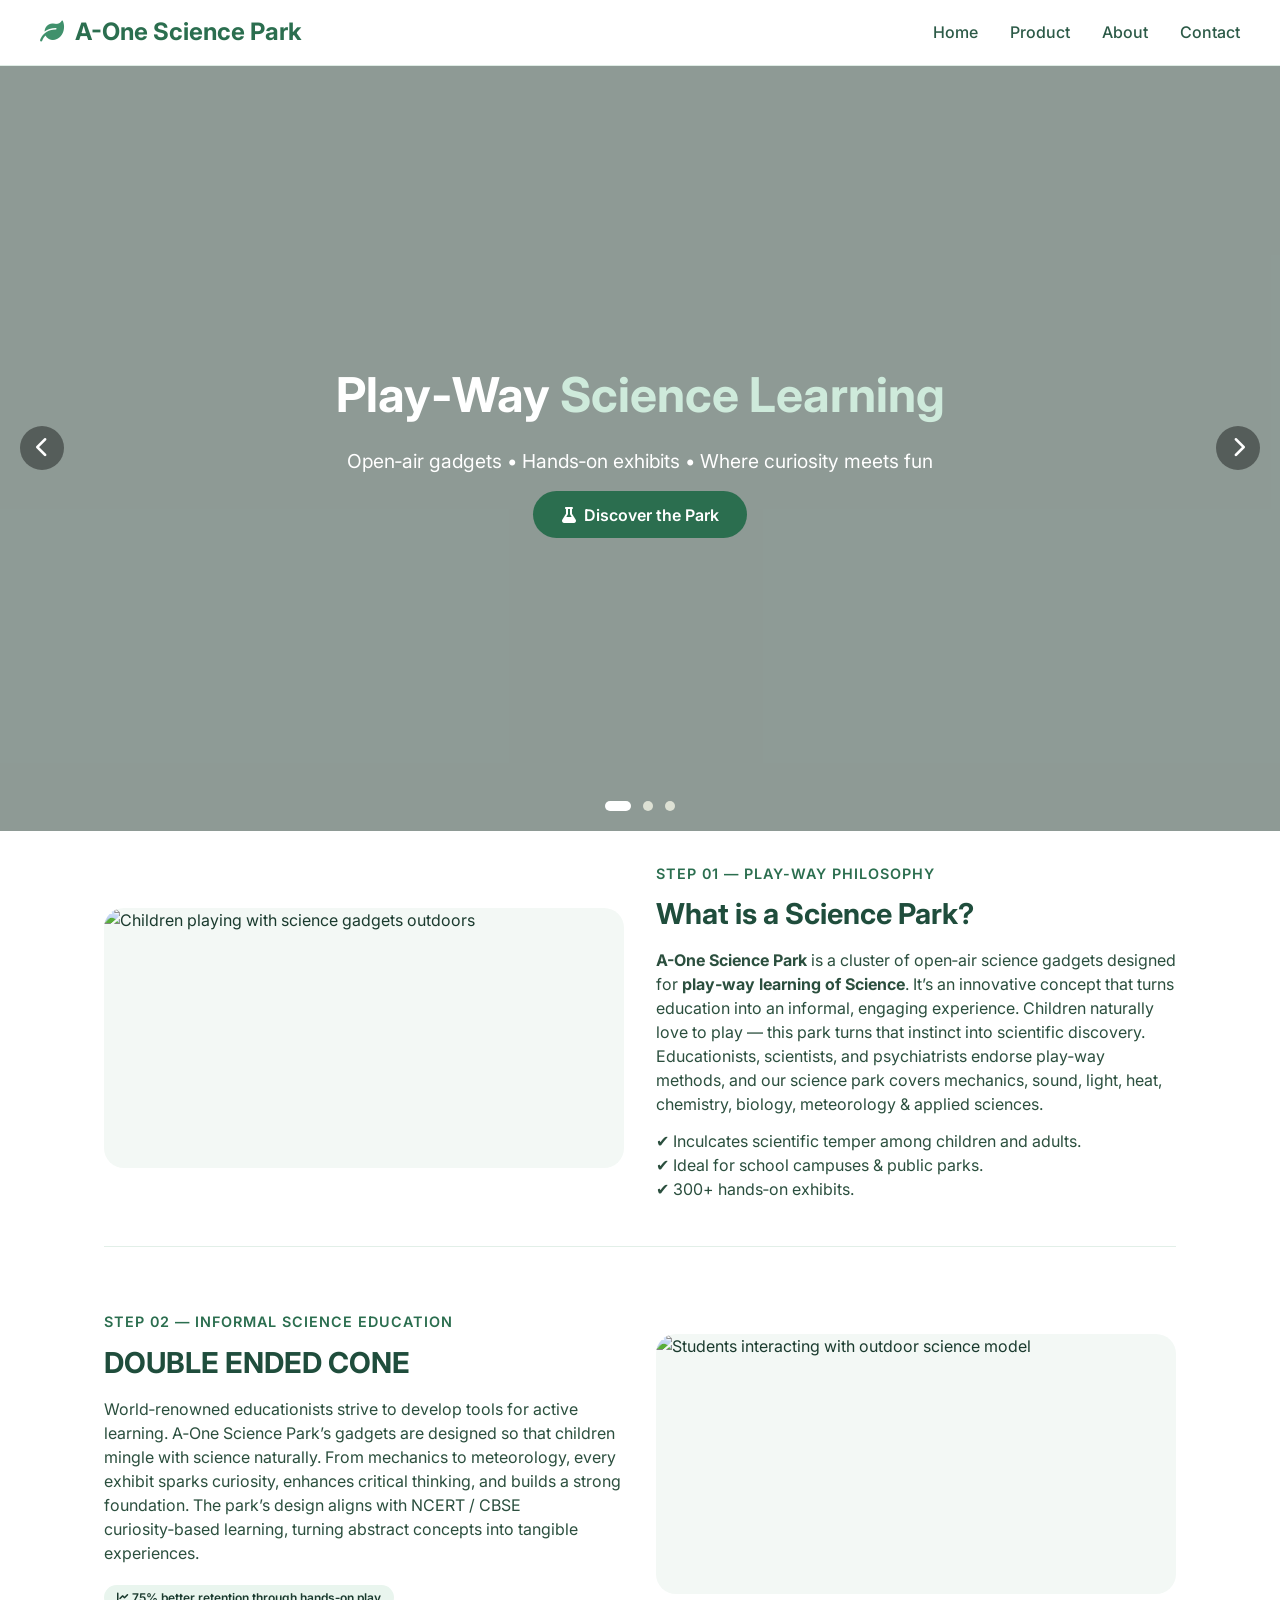
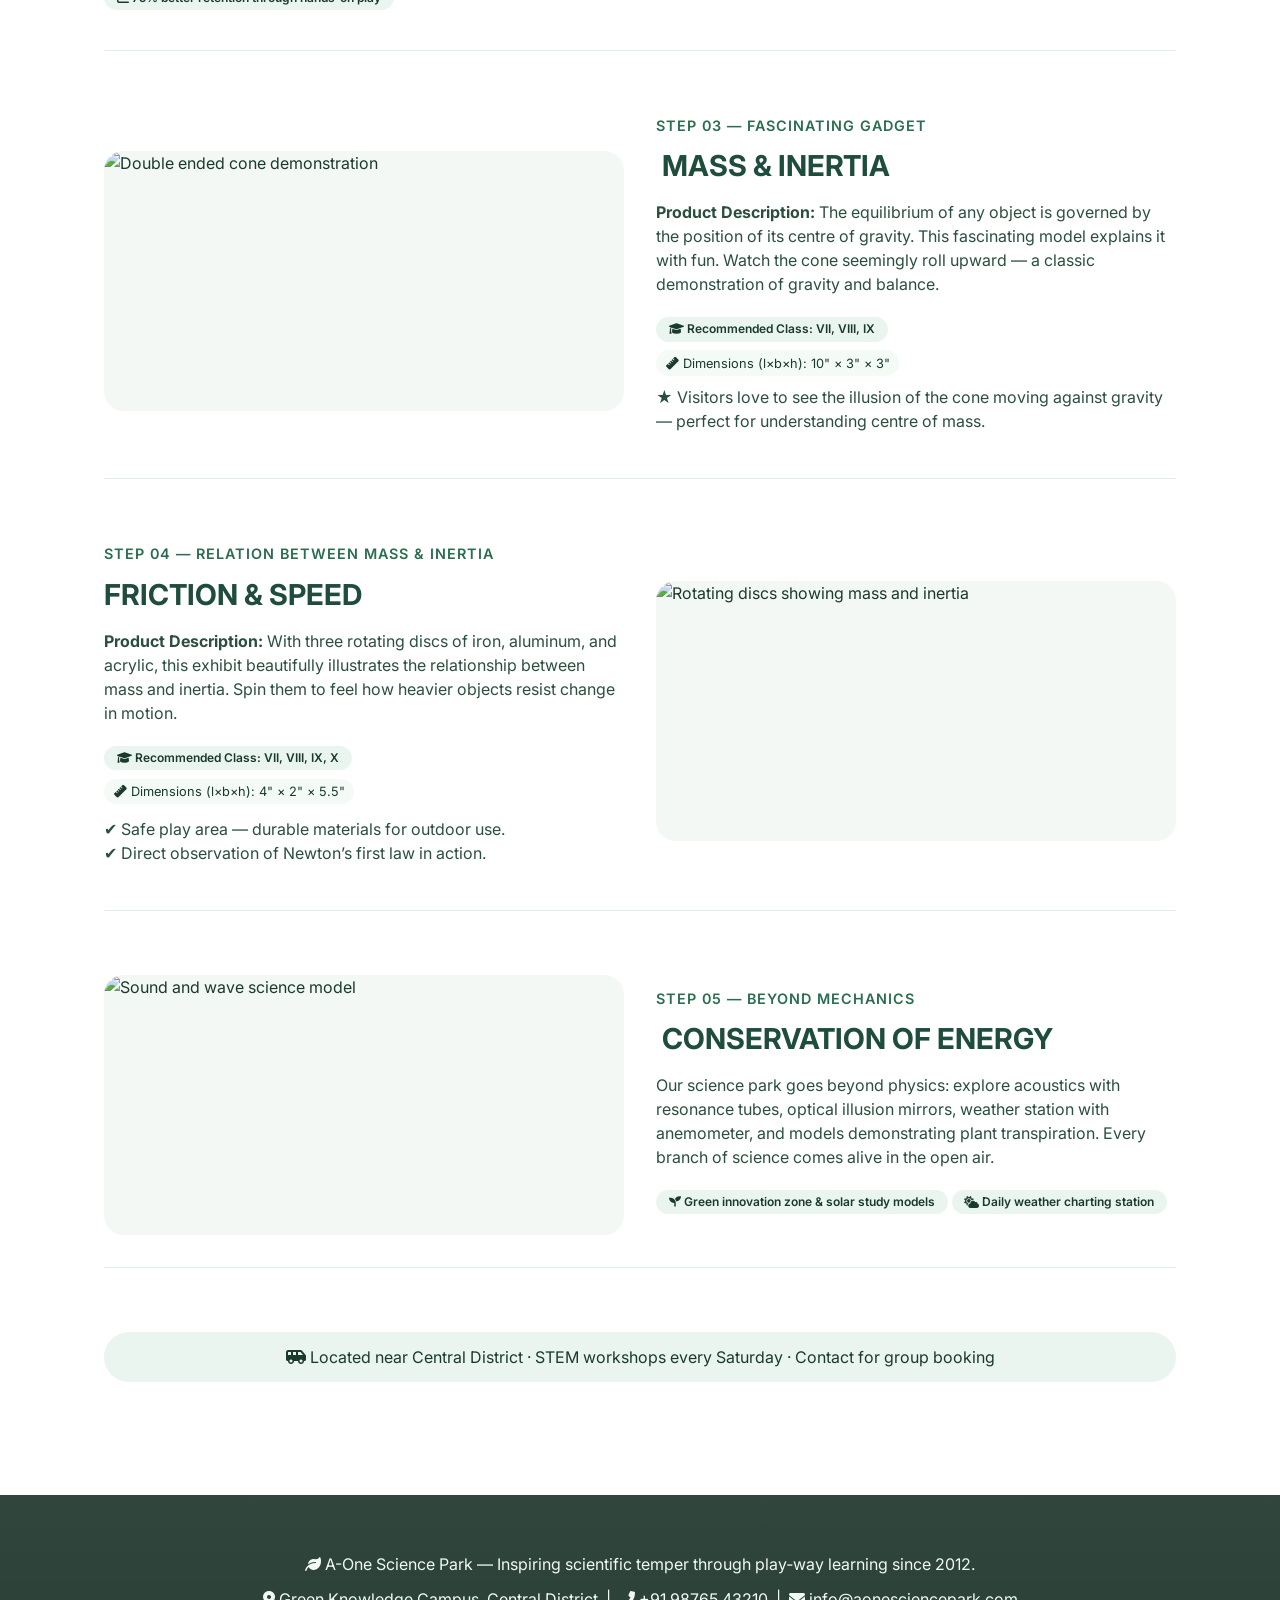
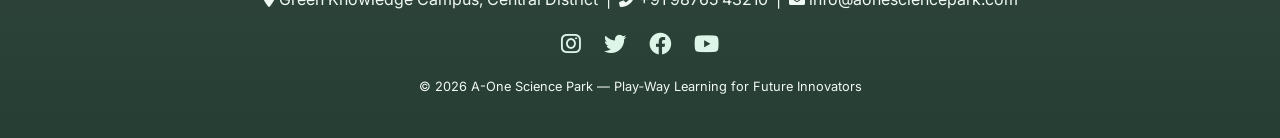
==== index.html @ 29d29561 "update" ====
<!DOCTYPE html>
<html lang="en">
<head>
  <meta charset="UTF-8">
  <meta name="viewport" content="width=device-width, initial-scale=1.0, user-scalable=yes">
  <title>A-One Science Park | Step‑by‑Step Science Learning</title>
  <!-- Google Fonts + Font Awesome -->
  <link href="https://fonts.googleapis.com/css2?family=Inter:opsz,wght@14..32,300;14..32,400;14..32,500;14..32,600;14..32,700&display=swap" rel="stylesheet">
  <link rel="stylesheet" href="https://cdnjs.cloudflare.com/ajax/libs/font-awesome/6.0.0-beta3/css/all.min.css">
  <style>
    * {
      margin: 0;
      padding: 0;
      box-sizing: border-box;
    }

    body {
      font-family: 'Inter', system-ui, -apple-system, sans-serif;
      background: #FFFFFF;
      color: #1A3A2E;
      scroll-behavior: smooth;
      line-height: 1.5;
    }

    /* minimal green/white theme */
    :root {
      --green-deep: #2B6E4F;
      --green-soft: #40916C;
      --green-light: #E9F5EE;
      --gray-light: #F7F9F8;
    }

    /* navigation */
    .navbar {
      position: sticky;
      top: 0;
      background: rgba(255, 255, 255, 0.97);
      backdrop-filter: blur(6px);
      border-bottom: 1px solid #DFECE5;
      padding: 0.9rem 2rem;
      z-index: 100;
    }
    .nav-container {
      max-width: 1200px;
      margin: 0 auto;
      display: flex;
      justify-content: space-between;
      align-items: center;
      flex-wrap: wrap;
    }
    .logo {
      font-size: 1.5rem;
      font-weight: 700;
      color: #2B6E4F;
    }
    .logo i {
      color: #40916C;
      margin-right: 6px;
    }
    .nav-links {
      display: flex;
      gap: 2rem;
      list-style: none;
    }
    .nav-links a {
      text-decoration: none;
      font-weight: 500;
      color: #2C5A47;
      transition: 0.2s;
    }
    .nav-links a:hover { color: #2B6E4F; }

    /* fullscreen hero carousel */
    .hero-carousel {
      position: relative;
      height: 85vh;
      min-height: 500px;
      width: 100%;
      overflow: hidden;
    }
    .hero-slides {
      position: relative;
      width: 100%;
      height: 100%;
    }
    .hero-slide {
      position: absolute;
      top: 0;
      left: 0;
      width: 100%;
      height: 100%;
      opacity: 0;
      transition: opacity 1s ease;
      background-size: cover;
      background-position: center;
      display: flex;
      align-items: center;
      justify-content: center;
    }
    .hero-slide.active { opacity: 1; z-index: 2; }
    .hero-overlay {
      position: absolute;
      top: 0;
      left: 0;
      width: 100%;
      height: 100%;
      background: rgba(30, 55, 45, 0.5);
      z-index: 1;
    }
    .hero-content {
      position: relative;
      z-index: 3;
      text-align: center;
      color: white;
      max-width: 800px;
      padding: 1.5rem;
    }
    .hero-content h1 {
      font-size: 3rem;
      font-weight: 700;
    }
    .hero-content p {
      font-size: 1.2rem;
      margin: 1rem 0;
    }
    .hero-btn {
      background: #2B6E4F;
      color: white;
      padding: 0.7rem 1.8rem;
      border-radius: 40px;
      text-decoration: none;
      font-weight: 600;
      display: inline-flex;
      align-items: center;
      gap: 8px;
      transition: 0.2s;
    }
    .hero-btn:hover { background: #1F5A40; transform: translateY(-2px); }
    .hero-arrow {
      position: absolute;
      top: 50%;
      transform: translateY(-50%);
      background: rgba(0,0,0,0.4);
      border: none;
      width: 44px;
      height: 44px;
      border-radius: 60px;
      color: white;
      font-size: 1.3rem;
      cursor: pointer;
      z-index: 20;
    }
    .hero-arrow:hover { background: #2B6E4F; }
    .hero-prev { left: 20px; }
    .hero-next { right: 20px; }
    .hero-dots {
      position: absolute;
      bottom: 20px;
      left: 0;
      width: 100%;
      display: flex;
      justify-content: center;
      gap: 12px;
      z-index: 20;
    }
    .hero-dot {
      width: 10px;
      height: 10px;
      background: rgba(255,255,240,0.7);
      border-radius: 20px;
      cursor: pointer;
    }
    .hero-dot.active {
      background: white;
      width: 26px;
    }

    /* main container */
    .container {
      max-width: 1120px;
      margin: 0 auto;
      padding: 2rem 1.5rem;
    }

    /* step by step sections */
    .step-item {
      display: flex;
      flex-wrap: wrap;
      gap: 2rem;
      align-items: center;
      margin-bottom: 4rem;
      border-bottom: 1px solid #E2EFE8;
      padding-bottom: 2rem;
    }
    .step-item:last-child {
      border-bottom: none;
      margin-bottom: 0;
    }
    .step-image {
      flex: 1;
      min-width: 240px;
    }
    .step-image img {
      width: 100%;
      border-radius: 20px;
      display: block;
      object-fit: cover;
      height: 260px;
      background: #F3F8F5;
    }
    .step-text {
      flex: 1;
    }
    .step-number {
      font-size: 0.9rem;
      font-weight: 600;
      color: #2B6E4F;
      letter-spacing: 1px;
      margin-bottom: 0.5rem;
    }
    .step-text h3 {
      font-size: 1.8rem;
      font-weight: 700;
      color: #1F4D3C;
      margin-bottom: 0.5rem;
    }
    .step-text p {
      margin: 0.8rem 0;
      color: #2B4F3E;
    }
    .gadget-meta {
      display: inline-block;
      background: #E9F5EE;
      padding: 0.2rem 0.8rem;
      border-radius: 30px;
      font-size: 0.75rem;
      font-weight: 600;
      margin: 0.5rem 0;
    }
    .dimension {
      background: #F4FBF7;
      padding: 0.2rem 0.6rem;
      border-radius: 20px;
      font-size: 0.8rem;
      display: inline-block;
    }
   
    /* FOOTER WITH FULL-WIDTH BACKGROUND IMAGE */
    .footer {
      position: relative;
      background: linear-gradient(rgba(20, 45, 35, 0.88), rgba(20, 45, 35, 0.92)), 
                  url('https://images.pexels.com/photos/2387873/pexels-photo-2387873.jpeg?auto=compress&cs=tinysrgb&w=1600');
      background-size: cover;
      background-position: center 40%;
      background-repeat: no-repeat;
      background-attachment: scroll;
      color: #F1F9F4;
      padding: 3rem 1.5rem 2rem;
      margin-top: 3rem;
      text-align: center;
      width: 100%;
      border-top: 1px solid rgba(255,245,200,0.25);
    }
    .footer-container {
      max-width: 1120px;
      margin: 0 auto;
      position: relative;
      z-index: 2;
    }
    .footer a {
      color: #DCF5E8;
      text-decoration: none;
      margin: 0 0.5rem;
      transition: 0.2s;
    }
    .footer a:hover {
      color: #FFFFFF;
      text-decoration: underline;
    }
    .footer p {
      margin: 0.6rem 0;
    }
    .footer .social-icons {
      margin: 1rem 0;
    }
    .footer .social-icons a {
      font-size: 1.4rem;
      margin: 0 0.6rem;
    }

    @media (max-width: 750px) {
      .hero-content h1 { font-size: 2rem; }
      .step-text h3 { font-size: 1.5rem; }
      .step-item { flex-direction: column; }
      .step-image { order: 1; }
      .step-text { order: 2; }
    }
  </style>
</head>
<body>

<nav class="navbar">
  <div class="nav-container">
    <div class="logo"><i class="fas fa-leaf"></i> A-One Science Park</div>
    <ul class="nav-links">
      <li><a href="#home">Home</a></li>
      <li><a href="#Product">Product</a></li>
      <li><a href="#About">About</a></li>
      <li><a href="#Contact">Contact</a></li>
    </ul>
  </div>
</nav>

<!-- FULLSCREEN HERO CAROUSEL -->
<section id="home" class="hero-carousel">
  <div class="hero-slides" id="heroSlides">
    <div class="hero-slide active" style="background-image: url('https://www.re-thinkingthefuture.com/wp-content/uploads/2026/01/A14713-Science-Park-Nerul-Navi-Mumbai-Image-1.jpg?w=999');">
      <div class="hero-overlay"></div>
      <div class="hero-content">
        <h1>Play‑Way <span style="color:#CEEADB;">Science Learning</span></h1>
        <p>Open‑air gadgets • Hands‑on exhibits • Where curiosity meets fun</p>
        <a href="#step1" class="hero-btn"><i class="fas fa-flask"></i> Discover the Park</a>
      </div>
    </div>
    <div class="hero-slide" style="background-image: url('https://airial.travel/_next/image?url=https%3A%2F%2Fcoinventmediastorage.blob.core.windows.net%2Fmedia-storage-container%2Fgphoto_ChIJ-R-hcq6cXjkRl5GhwHE69WE_0.jpg&w=2048&q=75');">
      <div class="hero-overlay"></div>
      <div class="hero-content">
        <h1>Learn <span style="color:#CEEADB;">While Playing</span></h1>
        <p>Mechanics • Sound • Light • Biology • Meteorology — all in one campus</p>
        <a href="#gadgets" class="hero-btn"><i class="fas fa-microchip"></i> Explore Gadgets</a>
      </div>
    </div>
    <div class="hero-slide" style="background-image: url('https://upload.wikimedia.org/wikipedia/commons/0/03/Science_City_Kolkata_4643.JPG');">
      <div class="hero-overlay"></div>
      <div class="hero-content">
        <h1>Centre of Gravity • <span style="color:#CEEADB;">Mass & Inertia</span></h1>
        <p>100+ interactive models that make science unforgettable</p>
        <a href="#hours" class="hero-btn"><i class="far fa-clock"></i> Plan your visit</a>
      </div>
    </div>
  </div>
  <button class="hero-arrow hero-prev" id="heroPrev"><i class="fas fa-chevron-left"></i></button>
  <button class="hero-arrow hero-next" id="heroNext"><i class="fas fa-chevron-right"></i></button>
  <div class="hero-dots" id="heroDots"></div>
</section>

<main class="container">
  <!-- STEP 1: What is a Science Park? -->
  <div id="step1" class="step-item">
    <div class="step-image">
      <img src="https://encrypted-tbn0.gstatic.com/images?q=tbn:ANd9GcTgkc1Oze4DjFQDifbbEZP_KDh8_yndpzpi9w&s" alt="Children playing with science gadgets outdoors">
    </div>
    <div class="step-text">
      <div class="step-number">STEP 01 — PLAY-WAY PHILOSOPHY</div>
      <h3>What is a Science Park?</h3>
      <p><strong>A-One Science Park</strong> is a cluster of open‑air science gadgets designed for <strong>play‑way learning of Science</strong>. It’s an innovative concept that turns education into an informal, engaging experience. Children naturally love to play — this park turns that instinct into scientific discovery. Educationists, scientists, and psychiatrists endorse play‑way methods, and our science park covers mechanics, sound, light, heat, chemistry, biology, meteorology & applied sciences.</p>
      <p>✔ Inculcates scientific temper among children and adults.<br>✔ Ideal for school campuses & public parks.<br>✔ 300+ hands‑on exhibits.</p>
    </div>
  </div>

  <!-- STEP 2: Why Play-Way? -->
  <div class="step-item">
    <div class="step-text">
      <div class="step-number">STEP 02 — INFORMAL SCIENCE EDUCATION</div>
      <h3>DOUBLE ENDED CONE</h3>
      <p>World‑renowned educationists strive to develop tools for active learning. A‑One Science Park’s gadgets are designed so that children mingle with science naturally. From mechanics to meteorology, every exhibit sparks curiosity, enhances critical thinking, and builds a strong foundation. The park’s design aligns with NCERT / CBSE curiosity‑based learning, turning abstract concepts into tangible experiences.</p>
      <div class="gadget-meta"><i class="fas fa-chart-line"></i> 75% better retention through hands‑on play</div>
    </div>
    <div class="step-image">
      <img src="https://encrypted-tbn0.gstatic.com/images?q=tbn:ANd9GcQzyxGR33-XoX-j0AA1_y1yIYKgjO9Sh3_T6A&s" alt="Students interacting with outdoor science model">
    </div>
  </div>

  <!-- STEP 3: Double Ended Cone -->
  <div id="gadgets" class="step-item">
    <div class="step-image">
      <img src="https://cpimg.tistatic.com/1927716/b/6/scientific-park-equipments-park-gear-belt-chain-drive.jpg" alt="Double ended cone demonstration">
    </div>
    <div class="step-text">
      <div class="step-number">STEP 03 — FASCINATING GADGET</div>
      <h3> MASS & INERTIA </h3>
      <p><strong>Product Description:</strong> The equilibrium of any object is governed by the position of its centre of gravity. This fascinating model explains it with fun. Watch the cone seemingly roll upward — a classic demonstration of gravity and balance.</p>
      <div class="gadget-meta"><i class="fas fa-graduation-cap"></i> Recommended Class: VII, VIII, IX</div>
      <div><span class="dimension"><i class="fas fa-ruler"></i> Dimensions (l×b×h): 10" × 3" × 3"</span></div>
      <p style="margin-top: 0.6rem;">★ Visitors love to see the illusion of the cone moving against gravity — perfect for understanding centre of mass.</p>
    </div>
  </div>

  <!-- STEP 4: Mass & Inertia -->
  <div class="step-item">
    <div class="step-text">
      <div class="step-number">STEP 04 — RELATION BETWEEN MASS & INERTIA</div>
      <h3>FRICTION & SPEED</h3>
      <p><strong>Product Description:</strong> With three rotating discs of iron, aluminum, and acrylic, this exhibit beautifully illustrates the relationship between mass and inertia. Spin them to feel how heavier objects resist change in motion.</p>
      <div class="gadget-meta"><i class="fas fa-graduation-cap"></i> Recommended Class: VII, VIII, IX, X</div>
      <div><span class="dimension"><i class="fas fa-ruler"></i> Dimensions (l×b×h): 4" × 2" × 5.5"</span></div>
      <p>✔ Safe play area — durable materials for outdoor use.<br>✔ Direct observation of Newton’s first law in action.</p>
    </div>
    <div class="step-image">
      <img src="https://cpimg.tistatic.com/7661941/b/4/multi-play-station-system.jpg" alt="Rotating discs showing mass and inertia">
    </div>
  </div>

  <!-- STEP 5: Beyond Mechanics -->
  <div class="step-item">
    <div class="step-image">
      <img src="https://cpimg.tistatic.com/04552420/b/4/Science-Park-Models-Know-Your-Weight.jpg" alt="Sound and wave science model">
    </div>
    <div class="step-text">
      <div class="step-number">STEP 05 — BEYOND MECHANICS</div>
      <h3> CONSERVATION OF ENERGY
</h3>
      <p>Our science park goes beyond physics: explore acoustics with resonance tubes, optical illusion mirrors, weather station with anemometer, and models demonstrating plant transpiration. Every branch of science comes alive in the open air.</p>
      <div class="gadget-meta"><i class="fas fa-seedling"></i> Green innovation zone & solar study models</div>
      <div class="gadget-meta"><i class="fas fa-cloud-sun"></i> Daily weather charting station</div>
    </div>
  </div>

  

  <div style="background: #E9F5EE; padding: 0.8rem; border-radius: 60px; text-align: center; margin: 1rem 0 2rem;">
    <i class="fas fa-shuttle-van"></i> Located near Central District · STEM workshops every Saturday · Contact for group booking
  </div>
</main>

<!-- FOOTER WITH FULL-WIDTH NATURE BACKGROUND IMAGE (high quality) -->
<footer class="footer" id="contact">
  <div class="footer-container">
    <p><i class="fas fa-leaf"></i> A-One Science Park — Inspiring scientific temper through play‑way learning since 2012.</p>
    <p style="margin: 0.7rem 0;">
      <i class="fas fa-map-marker-alt"></i> Green Knowledge Campus, Central District &nbsp;|&nbsp; 
      <i class="fas fa-phone-alt"></i> +91 98765 43210 &nbsp;|&nbsp;
      <i class="fas fa-envelope"></i> info@aonesciencepark.com
    </p>
    <div class="social-icons">
      <a href="#"><i class="fab fa-instagram"></i></a>
      <a href="#"><i class="fab fa-twitter"></i></a>
      <a href="#"><i class="fab fa-facebook"></i></a>
      <a href="#"><i class="fab fa-youtube"></i></a>
    </div>
    <p style="margin-top: 1rem; font-size: 0.8rem;">&copy; 2026 A-One Science Park — Play‑Way Learning for Future Innovators</p>
  </div>
</footer>

<script>
  // Hero carousel
  (function() {
    const slides = document.querySelectorAll('.hero-slide');
    const prev = document.getElementById('heroPrev');
    const next = document.getElementById('heroNext');
    const dotsContainer = document.getElementById('heroDots');
    let current = 0;
    let autoTimer;
    let hover = false;
    const total = slides.length;

    function update() {
      slides.forEach((s, i) => {
        if (i === current) s.classList.add('active');
        else s.classList.remove('active');
      });
      const dots = document.querySelectorAll('.hero-dot');
      dots.forEach((d, i) => {
        if (i === current) d.classList.add('active');
        else d.classList.remove('active');
      });
    }
    function createDots() {
      dotsContainer.innerHTML = '';
      for (let i=0; i<total; i++) {
        let dot = document.createElement('div');
        dot.classList.add('hero-dot');
        if (i === current) dot.classList.add('active');
        dot.addEventListener('click', () => { current = i; update(); resetAuto(); });
        dotsContainer.appendChild(dot);
      }
    }
    function nextSlide() { current = (current+1)%total; update(); }
    function prevSlide() { current = (current-1+total)%total; update(); }
    function startAuto() { if(autoTimer) clearInterval(autoTimer); autoTimer = setInterval(() => { if(!hover) nextSlide(); }, 6000); }
    function resetAuto() { if(autoTimer) { clearInterval(autoTimer); startAuto(); } }
    function stopAuto() { if(autoTimer) { clearInterval(autoTimer); autoTimer = null; } }
    if(prev) prev.addEventListener('click', () => { prevSlide(); resetAuto(); });
    if(next) next.addEventListener('click', () => { nextSlide(); resetAuto(); });
    const heroArea = document.querySelector('.hero-carousel');
    if(heroArea) {
      heroArea.addEventListener('mouseenter', () => { hover=true; stopAuto(); });
      heroArea.addEventListener('mouseleave', () => { hover=false; startAuto(); });
    }
    createDots();
    update();
    startAuto();
  })();
</script>
</body>
</html>
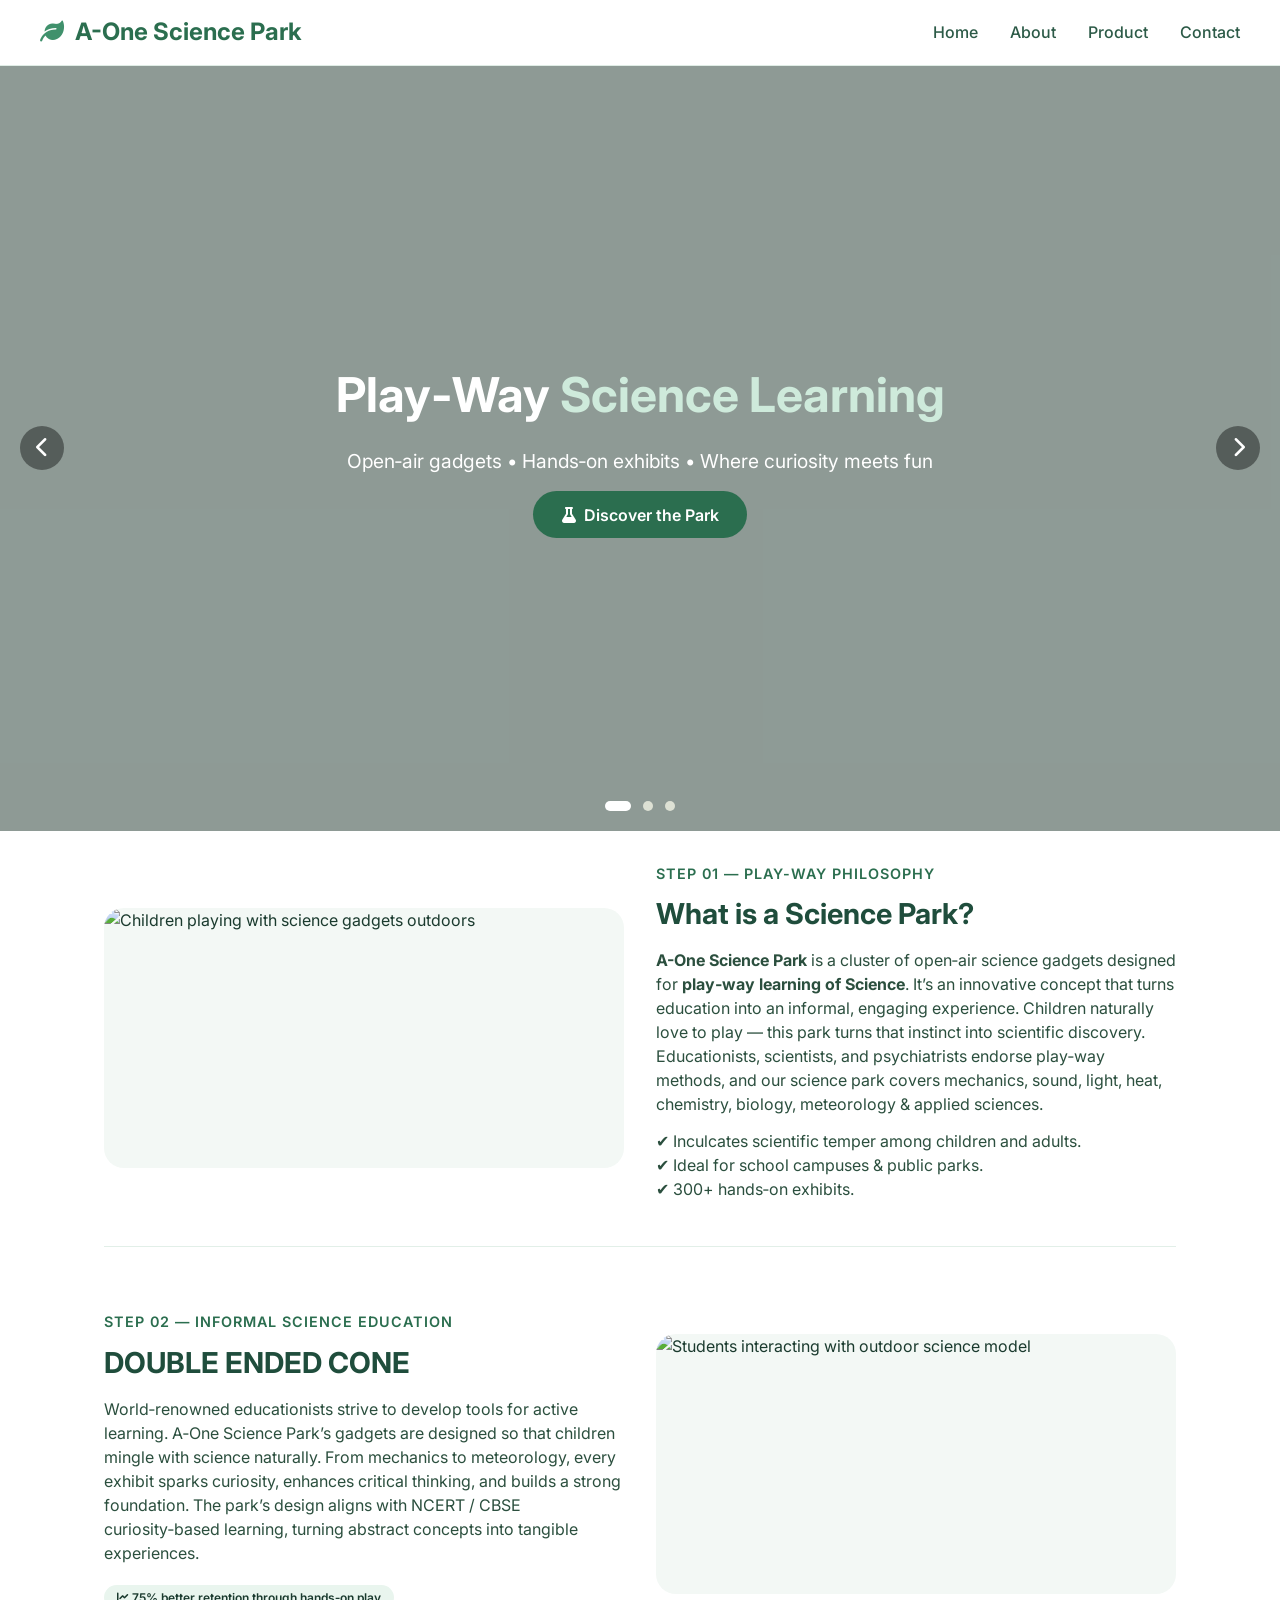
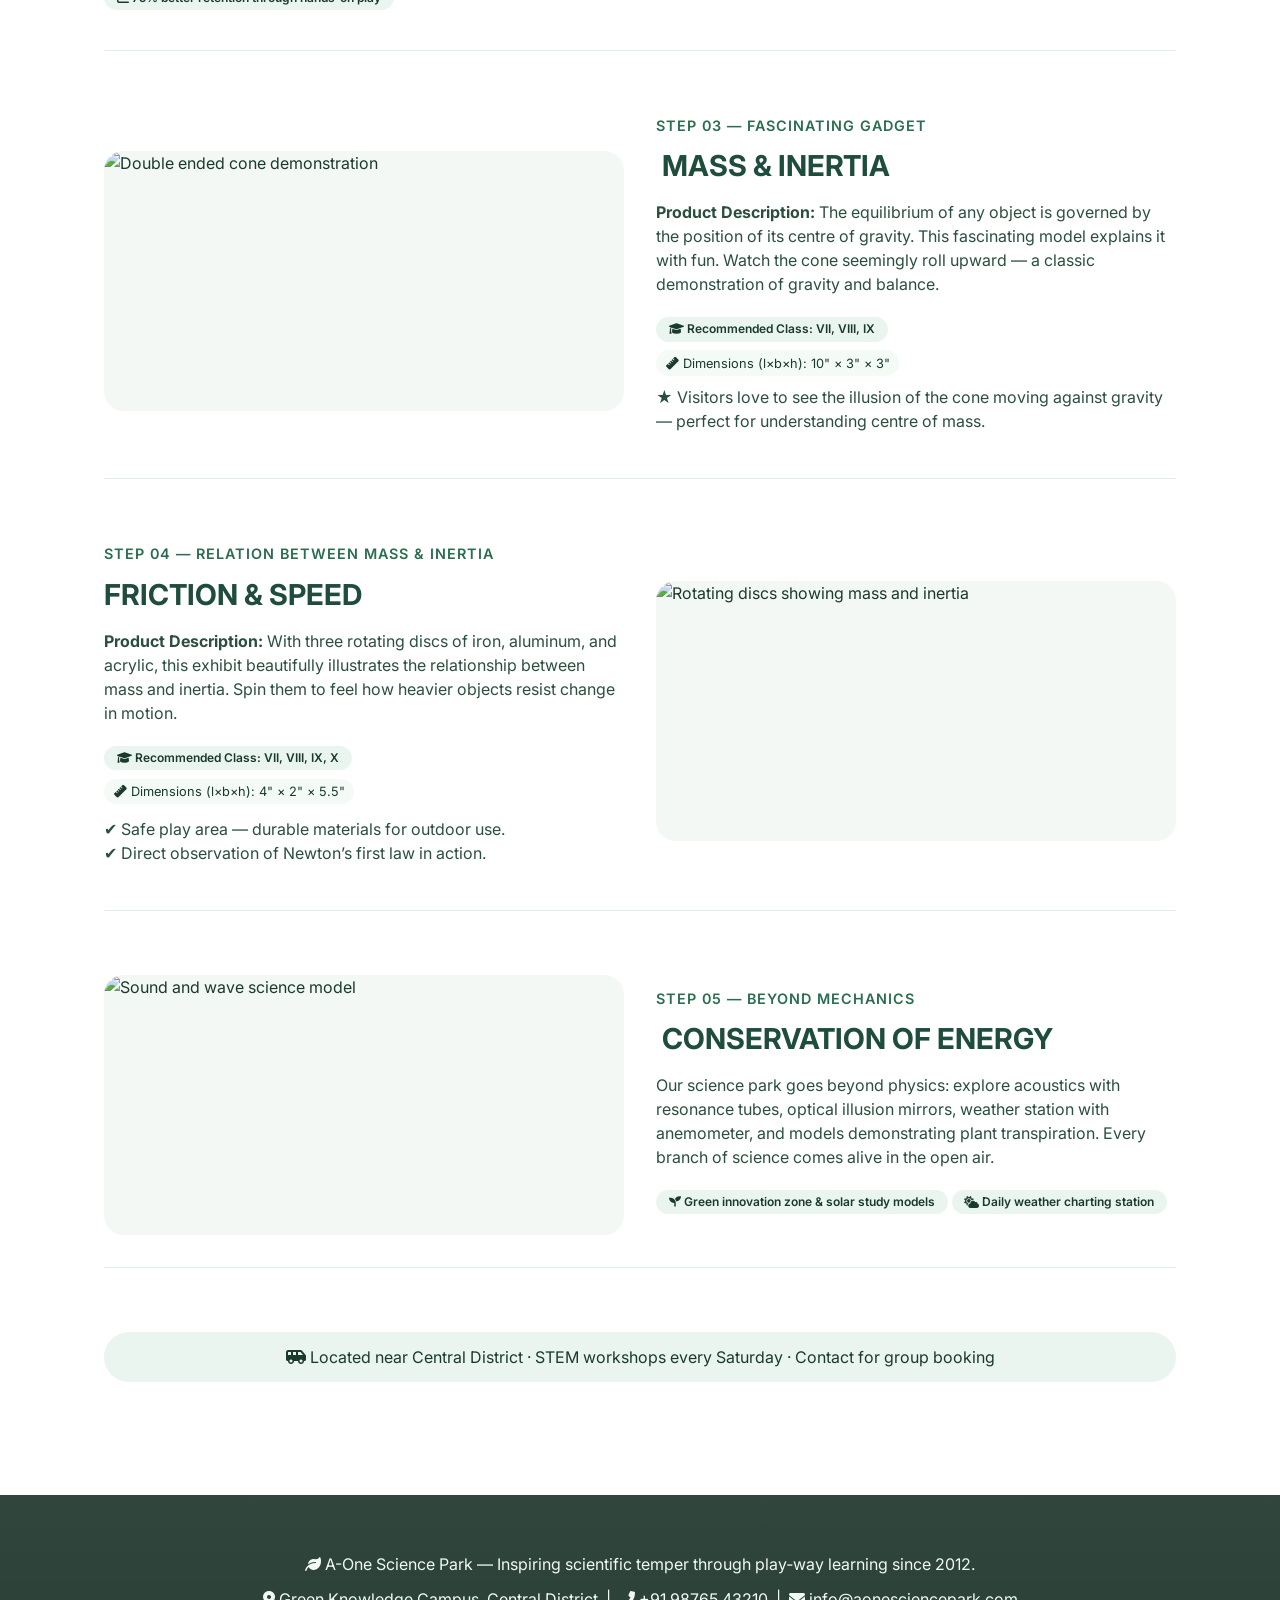
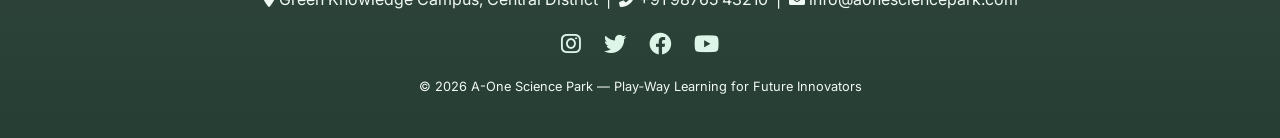
==== commit b3fb6991: "css file added" ====
--- a/index.html
+++ b/index.html
@@ -303,10 +303,10 @@
   <div class="nav-container">
     <div class="logo"><i class="fas fa-leaf"></i> A-One Science Park</div>
     <ul class="nav-links">
-      <li><a href="#home">Home</a></li>
-      <li><a href="#Product">Product</a></li>
-      <li><a href="#About">About</a></li>
-      <li><a href="#Contact">Contact</a></li>
+      <li><a href="Index.html">Home</a></li>
+      <li><a href="About.html">About</a></li>
+      <li><a href="Product.html">Product</a></li>
+      <li><a href="Contact.html">Contact</a></li>
     </ul>
   </div>
 </nav>
@@ -343,6 +343,11 @@
   <button class="hero-arrow hero-next" id="heroNext"><i class="fas fa-chevron-right"></i></button>
   <div class="hero-dots" id="heroDots"></div>
 </section>
+
+
+
+
+
 
 <main class="container">
   <!-- STEP 1: What is a Science Park? -->
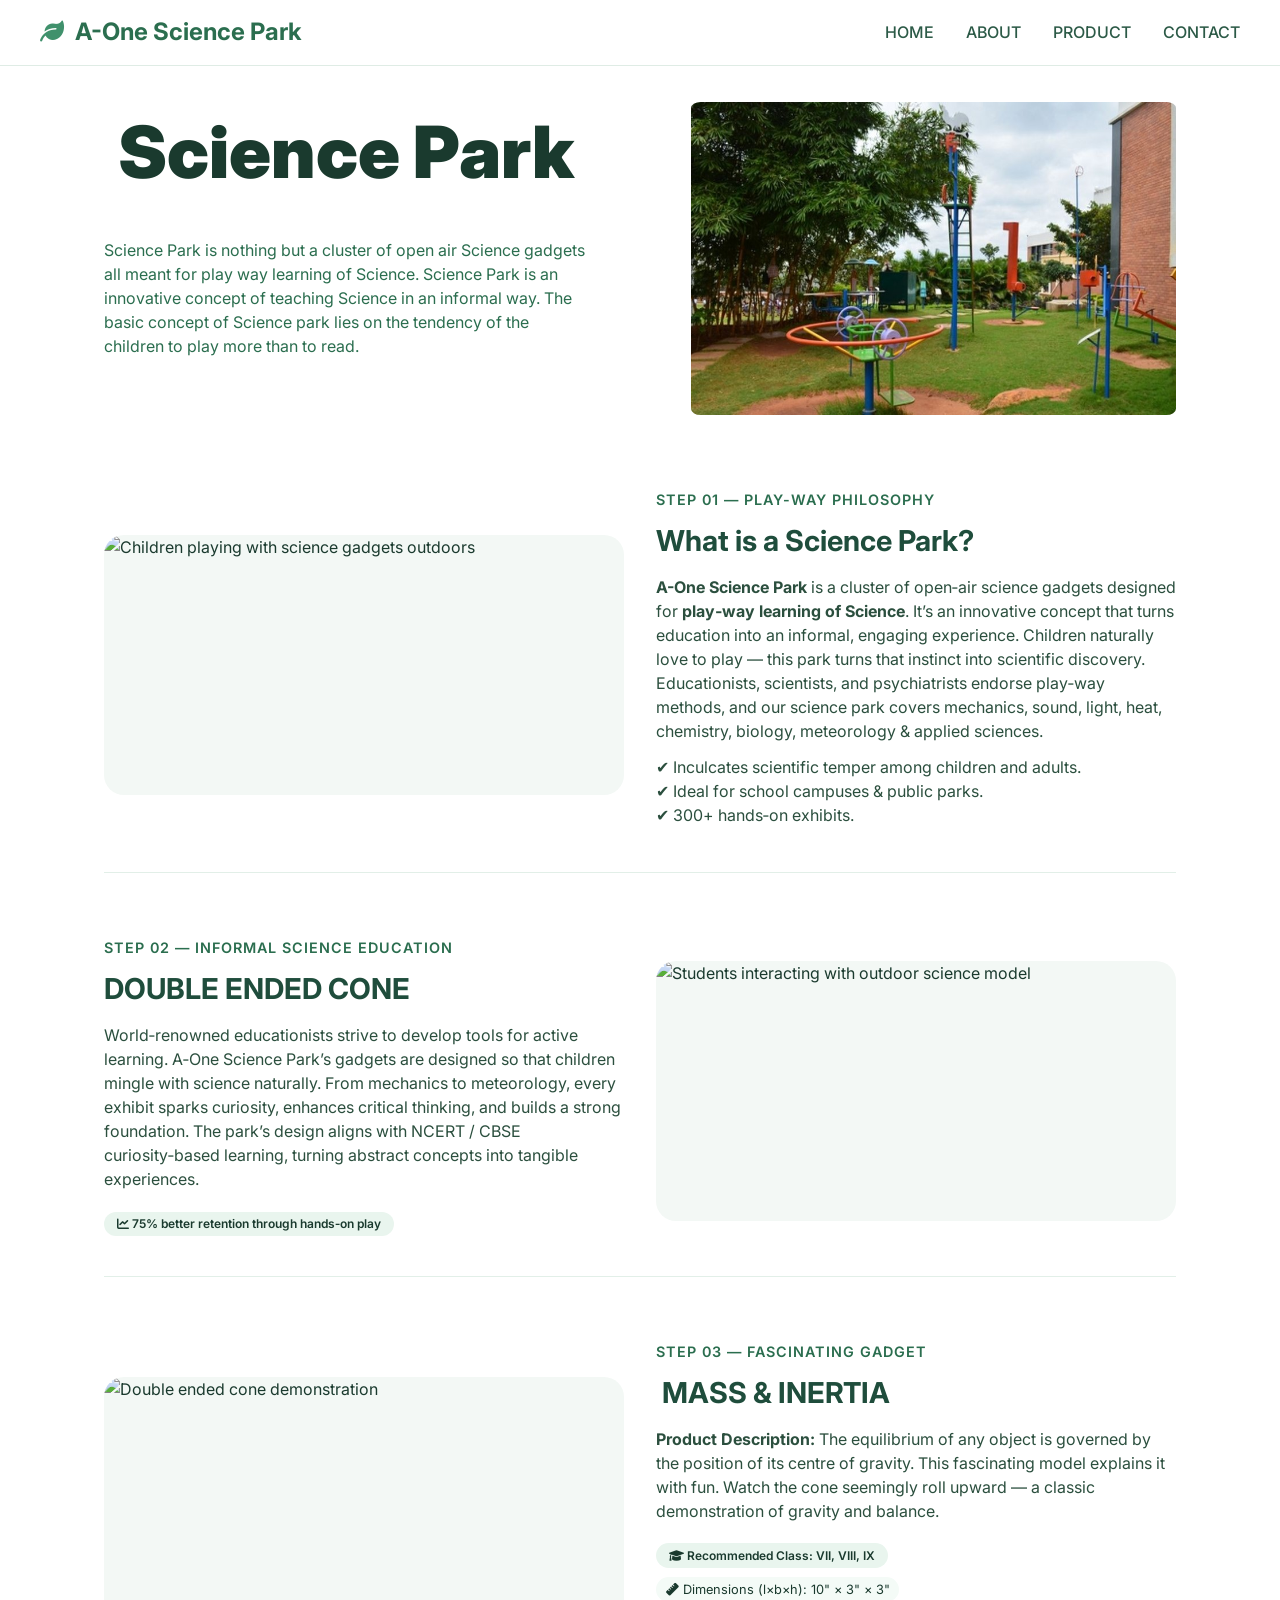
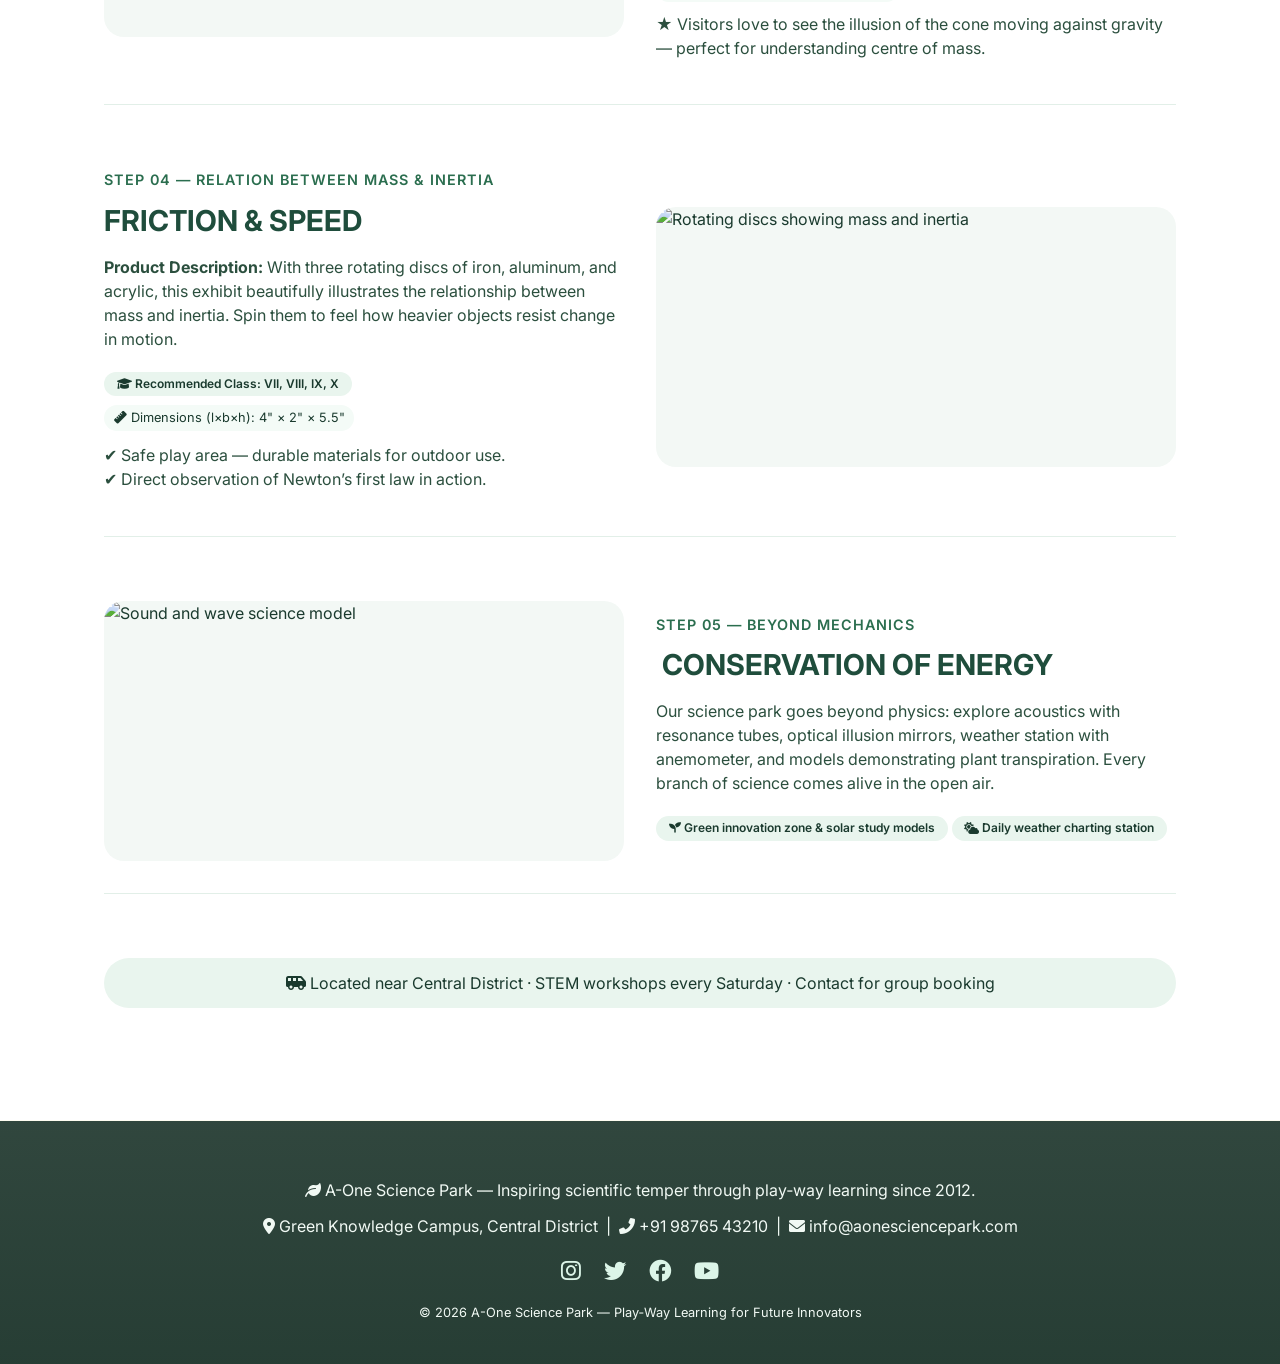
==== commit 98a01907: "utility file added" ====
--- a/index.html
+++ b/index.html
@@ -4,6 +4,7 @@
   <meta charset="UTF-8">
   <meta name="viewport" content="width=device-width, initial-scale=1.0, user-scalable=yes">
   <title>A-One Science Park | Step‑by‑Step Science Learning</title>
+  <link rel="stylesheet" href="style.css">
   <!-- Google Fonts + Font Awesome -->
   <link href="https://fonts.googleapis.com/css2?family=Inter:opsz,wght@14..32,300;14..32,400;14..32,500;14..32,600;14..32,700&display=swap" rel="stylesheet">
   <link rel="stylesheet" href="https://cdnjs.cloudflare.com/ajax/libs/font-awesome/6.0.0-beta3/css/all.min.css">
@@ -311,45 +312,36 @@
   </div>
 </nav>
 
-<!-- FULLSCREEN HERO CAROUSEL -->
-<section id="home" class="hero-carousel">
-  <div class="hero-slides" id="heroSlides">
-    <div class="hero-slide active" style="background-image: url('https://www.re-thinkingthefuture.com/wp-content/uploads/2026/01/A14713-Science-Park-Nerul-Navi-Mumbai-Image-1.jpg?w=999');">
-      <div class="hero-overlay"></div>
-      <div class="hero-content">
-        <h1>Play‑Way <span style="color:#CEEADB;">Science Learning</span></h1>
-        <p>Open‑air gadgets • Hands‑on exhibits • Where curiosity meets fun</p>
-        <a href="#step1" class="hero-btn"><i class="fas fa-flask"></i> Discover the Park</a>
+<!-- ****** Hero section start  ***** -->
+
+ <main>
+    <div class="section-hero">
+      <div class="container grid grid-two--cols">
+        <div class="section-hero--content">
+          <h1 class="hero-heading">Science Park </h1>
+          <p class="hero-para"> Science Park is nothing but a cluster of open air Science gadgets all meant for play way learning of Science. Science Park is an innovative concept of teaching Science in an informal way. The basic concept of Science park lies on the tendency of the children to play more than to read.
+</p>
+        </div>
+        <div class="section-hero--image">
+          <figure>
+            <img src="utility/images/park.jpg" alt="park image">
+          </figure>
+        </div>
       </div>
-    </div>
-    <div class="hero-slide" style="background-image: url('https://airial.travel/_next/image?url=https%3A%2F%2Fcoinventmediastorage.blob.core.windows.net%2Fmedia-storage-container%2Fgphoto_ChIJ-R-hcq6cXjkRl5GhwHE69WE_0.jpg&w=2048&q=75');">
-      <div class="hero-overlay"></div>
-      <div class="hero-content">
-        <h1>Learn <span style="color:#CEEADB;">While Playing</span></h1>
-        <p>Mechanics • Sound • Light • Biology • Meteorology — all in one campus</p>
-        <a href="#gadgets" class="hero-btn"><i class="fas fa-microchip"></i> Explore Gadgets</a>
-      </div>
-    </div>
-    <div class="hero-slide" style="background-image: url('https://upload.wikimedia.org/wikipedia/commons/0/03/Science_City_Kolkata_4643.JPG');">
-      <div class="hero-overlay"></div>
-      <div class="hero-content">
-        <h1>Centre of Gravity • <span style="color:#CEEADB;">Mass & Inertia</span></h1>
-        <p>100+ interactive models that make science unforgettable</p>
-        <a href="#hours" class="hero-btn"><i class="far fa-clock"></i> Plan your visit</a>
-      </div>
-    </div>
-  </div>
-  <button class="hero-arrow hero-prev" id="heroPrev"><i class="fas fa-chevron-left"></i></button>
-  <button class="hero-arrow hero-next" id="heroNext"><i class="fas fa-chevron-right"></i></button>
-  <div class="hero-dots" id="heroDots"></div>
-</section>
-
-
-
-
-
-
-<main class="container">
+
+    </div>
+    
+  </main>
+
+
+<!-- ****** Hero section end  ***** -->
+
+
+
+
+
+<section class="container">
+
   <!-- STEP 1: What is a Science Park? -->
   <div id="step1" class="step-item">
     <div class="step-image">
@@ -362,6 +354,8 @@
       <p>✔ Inculcates scientific temper among children and adults.<br>✔ Ideal for school campuses & public parks.<br>✔ 300+ hands‑on exhibits.</p>
     </div>
   </div>
+
+
 
   <!-- STEP 2: Why Play-Way? -->
   <div class="step-item">
@@ -426,7 +420,7 @@
   <div style="background: #E9F5EE; padding: 0.8rem; border-radius: 60px; text-align: center; margin: 1rem 0 2rem;">
     <i class="fas fa-shuttle-van"></i> Located near Central District · STEM workshops every Saturday · Contact for group booking
   </div>
-</main>
+</section>
 
 <!-- FOOTER WITH FULL-WIDTH NATURE BACKGROUND IMAGE (high quality) -->
 <footer class="footer" id="contact">
--- a/style.css
+++ b/style.css
@@ -0,0 +1,550 @@
+* {
+      margin: 0;
+      padding: 0;
+      box-sizing: border-box;
+    }
+
+    body {
+      font-family: 'Inter', system-ui, -apple-system, sans-serif;
+      background: #FFFFFF;
+      background-color: var(--green-light);
+      color: #1A3A2E;
+      scroll-behavior: smooth;
+      line-height: 1.5;
+    }
+
+    /* minimal green/white theme */
+    :root {
+      --green-deep: #2B6E4F;
+      --green-soft: #40916C;
+      --green-light: #E9F5EE;
+      --gray-light: #F7F9F8;
+    }
+
+    /* navigation */
+    .navbar {
+      position: sticky;
+      top: 0;
+      background: rgba(255, 255, 255, 0.97);
+      backdrop-filter: blur(6px);
+      border-bottom: 1px solid #DFECE5;
+      padding: 0.9rem 2rem;
+      z-index: 100;
+    }
+    .nav-container {
+      max-width: 1200px;
+      margin: 0 auto;
+      display: flex;
+      justify-content: space-between;
+      align-items: center;
+      flex-wrap: wrap;
+    }
+    .logo {
+      font-size: 1.5rem;
+      font-weight: 700;
+      color: #2B6E4F;
+    }
+    .logo i {
+      color: #40916C;
+      margin-right: 6px;
+    }
+    .nav-links {
+      display: flex;
+      gap: 2rem;
+      list-style: none;
+    }
+    .nav-links a {
+      text-decoration: none;
+      font-weight: 500;
+      color: #2C5A47;
+      transition: 0.2s;
+      font-size: 2 rem;
+      text-transform: uppercase;
+    }
+    .nav-links a:hover { color: #2B6E4F; }
+
+/* ******* Product section start ******* */
+
+/* .section-common-heading
+{color: var(--green-deep);
+    font-size: 4.2rem;
+
+}
+.section-common-subheading{
+    color: var(--green-deep);
+    font-size: 1.2rem;
+    font-family: Arial, Helvetica, sans-serif, Impact, Haettenschweiler, 'Arial Narrow Bold', sans-serif;
+    letter-spacing: 1px;
+    font-weight: 700;
+}
+
+.product-grid{
+    display:grid;
+    grid-template-columns: repeat(4, 1fr);
+    gap:1rem;
+    max-width:250px; 
+    margin:auto;
+    height: auto;
+    width: auto;
+    margin-left:2rem;
+    margin-right: 2rem;
+row-gap: 6rem;
+column-gap: 4rem;
+      
+}
+
+.product-card{
+   box-shadow: rgba(0, 0, 0, 0.15) 1.95px 1.95px 2.6px;
+   background-color:var(--gray-light);
+   border-radius:10px ;
+   -webkit-border-radius:10px ;
+   -moz-border-radius:10px ;
+   -ms-border-radius:10px ;
+   -o-border-radius:10px ;
+   height: 400px;
+   width: 300px;
+   color: var(--green-deep);
+   &:hover {
+      scale: 1.05;
+      transition: all 0.3s ease;
+      -webkit-transition: all 0.3s ease;
+      -moz-transition: all 0.3s ease;
+      -ms-transition: all 0.3s ease;
+      -o-transition: all 0.3s ease;
+}
+   
+
+
+}
+.product-grid img{
+    width: 300px;
+    height: 250px;
+    object-fit: cover;
+    border-radius:10px ;
+    -webkit-border-radius:10px ;
+    -moz-border-radius:10px ;
+    -ms-border-radius:10px ;
+    -o-border-radius:10px ;
+}
+
+.product-discription pre{
+font-size: .85rem;
+font-weight: 700;
+}  */
+
+
+/* ******new***** */
+/* ******** Product Section Start ******** */
+
+.section-common-heading {
+    color: var(--green-deep);
+    font-size: 4.2rem;
+}
+.section-common-heading2{
+  color: var(--gray-light);
+    font-size: 4.2rem;
+}
+
+.section-common-subheading {
+    color: var(--green-deep);
+    font-size: 1.2rem;
+    font-family: Arial, Helvetica, sans-serif;
+    letter-spacing: 1px;
+    font-weight: 700;
+
+    
+}
+
+.section-common-subheading2 {
+    color: var(--gray-light);
+    font-size: 1.2rem;
+    font-family: Arial, Helvetica, sans-serif;
+    letter-spacing: 1px;
+    font-weight: 700;
+    text-align: center;
+}
+.product-section2{
+      /*background-color: var(--green-deep);
+      */background: #22f522;
+      background: linear-gradient(43deg, rgba(34, 245, 34, 1) 0%, rgba(72, 174, 140, 1) 33%, rgba(87, 199, 133, 1) 50%, rgba(68, 173, 96, 1) 55%, rgba(97, 181, 94, 1) 63%, rgba(115, 186, 93, 1) 68%, rgba(237, 221, 83, 1) 100%);
+      margin-top: 10rem;
+      text-align: center;
+      border-radius:5% ;
+      -webkit-border-radius:5% ;
+      -moz-border-radius:5% ;
+      -ms-border-radius:5% ;
+      -o-border-radius:5% ;
+}
+
+/* Product Grid */
+
+.product-grid {
+    display: grid;
+    grid-template-columns: repeat(4, 1fr);
+    gap: 4rem;
+    row-gap: 6rem;
+    max-width: 1400px;
+    margin: 0 auto;
+    padding: 0 2rem;
+}
+
+/* Product Card */
+
+.product-card {
+    width: 100%;
+    max-width: 300px;
+    background-color: var(--gray-light);
+    color: var(--green-deep);
+    border-radius: 10px;
+    box-shadow: rgba(0, 0, 0, 0.15) 1.95px 1.95px 2.6px;
+    overflow: hidden;
+    transition: all 0.3s ease;
+    -webkit-transition: all 0.3s ease;
+    -moz-transition: all 0.3s ease;
+    -ms-transition: all 0.3s ease;
+    -o-transition: all 0.3s ease;
+}
+
+.product-card:hover {
+    transform: scale(1.05);
+}
+
+/* Product Image */
+
+.product-grid img {
+    width: 100%;
+    height: 250px;
+    object-fit: cover;
+    display: block;
+}
+
+/* Product Description */
+
+.product-description {
+    padding: 1rem;
+}
+
+.product-description pre {
+    font-size: 0.85rem;
+    font-weight: 700;
+    white-space: pre-wrap;
+}
+
+.text-dimension{
+    font-size: 0.85rem;
+    font-weight: 700;
+    white-space: pre-wrap;
+}
+
+
+/* **** hero section start *** */
+.grid {
+  display: grid;
+  gap: 6rem;
+}
+.grid-two--cols {
+  grid-template-columns: repeat(2, 1fr);
+}
+.section-hero--image img {
+  width: 100%;
+  height: auto;
+  border-radius: 2%;
+  -webkit-border-radius: 2%;
+  -moz-border-radius: 2%;
+  -ms-border-radius: 2%;
+  -o-border-radius: 2%;
+}
+
+.section-hero .grid{
+    align-items: center;
+    gap:6.4rem ;
+    
+
+      & .hero-subheading {
+    text-transform: uppercase;
+    letter-spacing: 0.2rem;
+    font-size: 2rem;
+    word-spacing: 0.2rem;
+    color: var(--green-deep);
+    font-weight: 700;
+  }
+
+    & .hero-heading {
+    font-size: 4.5rem;
+    line-height: 1.5;
+    font-family: "Jost", Arial, Helvetica, sans-serif
+    color:var(--green-deep);
+    font-weight: 900;
+    text-align: center;
+    
+  }
+
+  & .hero-para {
+    color: var(--green-deep);
+    margin: 2rem 0 4.2rem 0;
+  }
+}
+
+
+/* **** hero section start *** */
+
+/* Tablet */
+
+@media (max-width: 1200px) {
+    .product-grid {
+        grid-template-columns: repeat(3, 1fr);
+    }
+}
+
+/* Small Tablet */
+
+@media (max-width: 900px) {
+    .product-grid {
+        grid-template-columns: repeat(2, 1fr);
+    }
+}
+
+/* Mobile */
+
+@media (max-width: 600px) {
+    .product-grid {
+        grid-template-columns: 1fr;
+        justify-items: center;
+    }
+
+    .section-common-heading {
+        font-size: 3rem;
+        text-align: center;
+    }
+
+    .section-common-subheading {
+        text-align: center;
+    }
+}
+
+
+    /* fullscreen hero carousel */
+    .hero-carousel {
+      position: relative;
+      height: 85vh;
+      min-height: 500px;
+      width: 100%;
+      overflow: hidden;
+    }
+    .hero-slides {
+      position: relative;
+      width: 100%;
+      height: 100%;
+    }
+    .hero-slide {
+      position: absolute;
+      top: 0;
+      left: 0;
+      width: 100%;
+      height: 100%;
+      opacity: 0;
+      transition: opacity 1s ease;
+      background-size: cover;
+      background-position: center;
+      display: flex;
+      align-items: center;
+      justify-content: center;
+    }
+    .hero-slide.active { opacity: 1; z-index: 2; }
+    .hero-overlay {
+      position: absolute;
+      top: 0;
+      left: 0;
+      width: 100%;
+      height: 100%;
+      background: rgba(30, 55, 45, 0.5);
+      z-index: 1;
+    }
+    .hero-content {
+      position: relative;
+      z-index: 3;
+      text-align: center;
+      color: white;
+      max-width: 800px;
+      padding: 1.5rem;
+    }
+    .hero-content h1 {
+      font-size: 3rem;
+      font-weight: 700;
+    }
+    .hero-content p {
+      font-size: 1.2rem;
+      margin: 1rem 0;
+    }
+    .hero-btn {
+      background: #2B6E4F;
+      color: white;
+      padding: 0.7rem 1.8rem;
+      border-radius: 40px;
+      text-decoration: none;
+      font-weight: 600;
+      display: inline-flex;
+      align-items: center;
+      gap: 8px;
+      transition: 0.2s;
+    }
+    .hero-btn:hover { background: #1F5A40; transform: translateY(-2px); }
+    .hero-arrow {
+      position: absolute;
+      top: 50%;
+      transform: translateY(-50%);
+      background: rgba(0,0,0,0.4);
+      border: none;
+      width: 44px;
+      height: 44px;
+      border-radius: 60px;
+      color: white;
+      font-size: 1.3rem;
+      cursor: pointer;
+      z-index: 20;
+    }
+    .hero-arrow:hover { background: #2B6E4F; }
+    .hero-prev { left: 20px; }
+    .hero-next { right: 20px; }
+    .hero-dots {
+      position: absolute;
+      bottom: 20px;
+      left: 0;
+      width: 100%;
+      display: flex;
+      justify-content: center;
+      gap: 12px;
+      z-index: 20;
+    }
+    .hero-dot {
+      width: 10px;
+      height: 10px;
+      background: rgba(255,255,240,0.7);
+      border-radius: 20px;
+      cursor: pointer;
+    }
+    .hero-dot.active {
+      background: white;
+      width: 26px;
+    }
+
+    /* main container */
+    .container {
+      max-width: 1120px;
+      margin: 0 auto;
+      padding: 2rem 1.5rem;
+    }
+
+    /* step by step sections */
+    .step-item {
+      display: flex;
+      flex-wrap: wrap;
+      gap: 2rem;
+      align-items: center;
+      margin-bottom: 4rem;
+      border-bottom: 1px solid #E2EFE8;
+      padding-bottom: 2rem;
+    }
+    .step-item:last-child {
+      border-bottom: none;
+      margin-bottom: 0;
+    }
+    .step-image {
+      flex: 1;
+      min-width: 240px;
+    }
+    .step-image img {
+      width: 100%;
+      border-radius: 20px;
+      display: block;
+      object-fit: cover;
+      height: 260px;
+      background: #F3F8F5;
+    }
+    .step-text {
+      flex: 1;
+    }
+    .step-number {
+      font-size: 0.9rem;
+      font-weight: 600;
+      color: #2B6E4F;
+      letter-spacing: 1px;
+      margin-bottom: 0.5rem;
+    }
+    .step-text h3 {
+      font-size: 1.8rem;
+      font-weight: 700;
+      color: #1F4D3C;
+      margin-bottom: 0.5rem;
+    }
+    .step-text p {
+      margin: 0.8rem 0;
+      color: #2B4F3E;
+    }
+    .gadget-meta {
+      display: inline-block;
+      background: #E9F5EE;
+      padding: 0.2rem 0.8rem;
+      border-radius: 30px;
+      font-size: 0.75rem;
+      font-weight: 600;
+      margin: 0.5rem 0;
+    }
+    .dimension {
+      background: #F4FBF7;
+      padding: 0.2rem 0.6rem;
+      border-radius: 20px;
+      font-size: 0.8rem;
+      display: inline-block;
+    }
+   
+    /* FOOTER WITH FULL-WIDTH BACKGROUND IMAGE */
+    .footer {
+      position: relative;
+      background: linear-gradient(rgba(20, 45, 35, 0.88), rgba(20, 45, 35, 0.92)), 
+                  url('https://images.pexels.com/photos/2387873/pexels-photo-2387873.jpeg?auto=compress&cs=tinysrgb&w=1600');
+      background-size: cover;
+      background-position: center 40%;
+      background-repeat: no-repeat;
+      background-attachment: scroll;
+      color: #F1F9F4;
+      padding: 3rem 1.5rem 2rem;
+      margin-top: 3rem;
+      text-align: center;
+      width: 100%;
+      border-top: 1px solid rgba(255,245,200,0.25);
+    }
+    .footer-container {
+      max-width: 1120px;
+      margin: 0 auto;
+      position: relative;
+      z-index: 2;
+    }
+    .footer a {
+      color: #DCF5E8;
+      text-decoration: none;
+      margin: 0 0.5rem;
+      transition: 0.2s;
+    }
+    .footer a:hover {
+      color: #FFFFFF;
+      text-decoration: underline;
+    }
+    .footer p {
+      margin: 0.6rem 0;
+    }
+    .footer .social-icons {
+      margin: 1rem 0;
+    }
+    .footer .social-icons a {
+      font-size: 1.4rem;
+      margin: 0 0.6rem;
+    }
+
+    @media (max-width: 750px) {
+      .hero-content h1 { font-size: 2rem; }
+      .step-text h3 { font-size: 1.5rem; }
+      .step-item { flex-direction: column; }
+      .step-image { order: 1; }
+      .step-text { order: 2; }
+    }
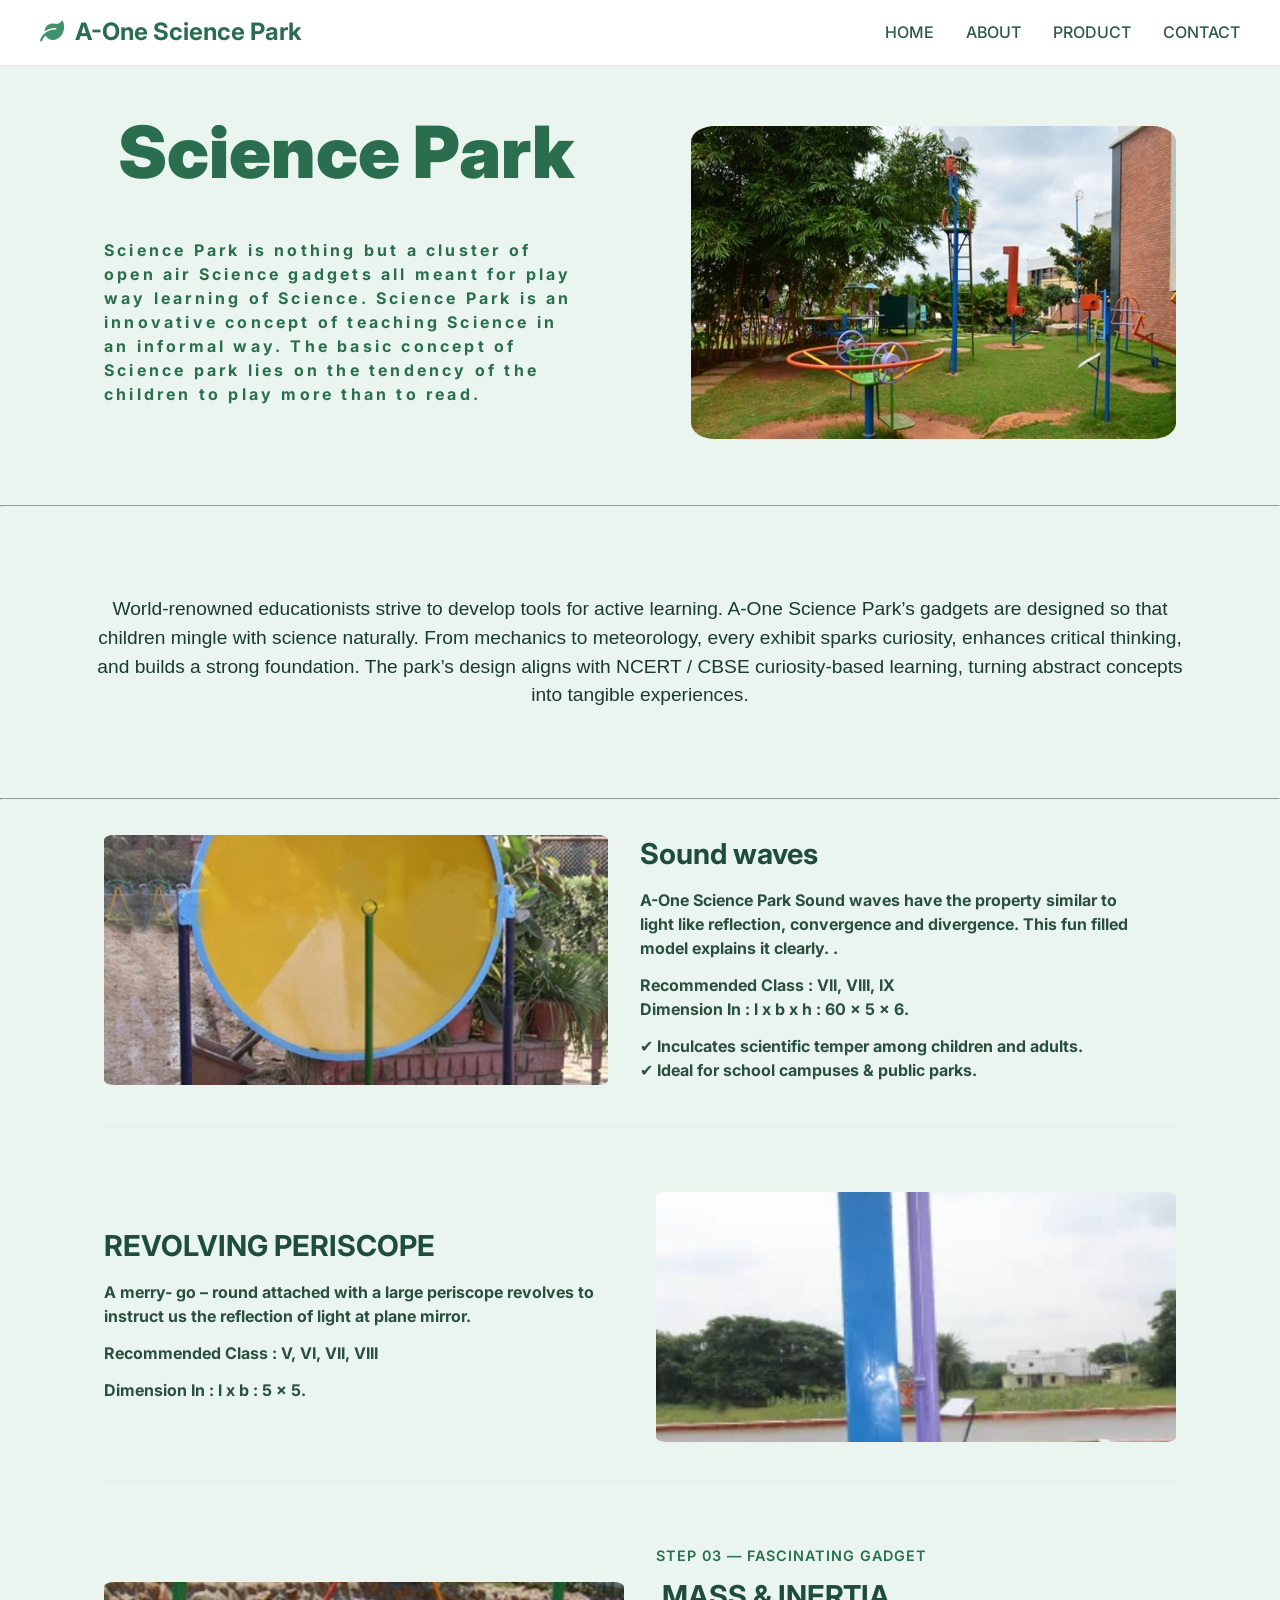
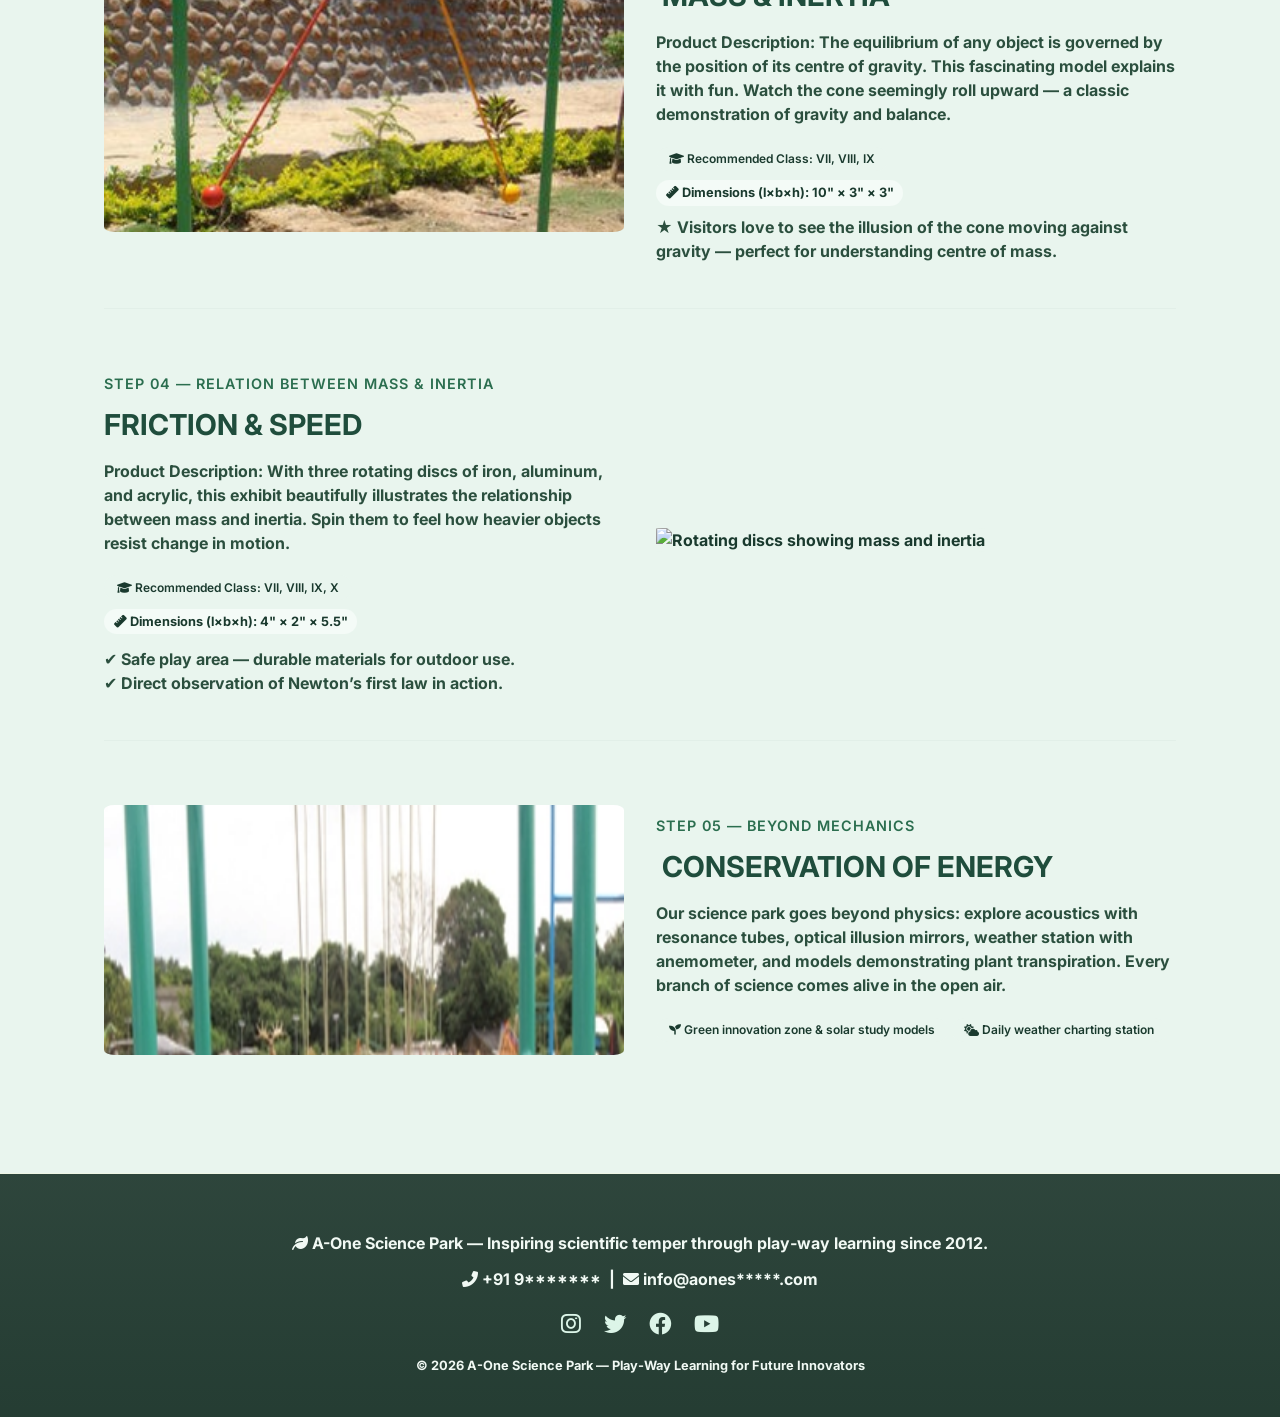
==== commit 6533c0b2: "contact page added" ====
--- a/index.html
+++ b/index.html
@@ -8,295 +8,7 @@
   <!-- Google Fonts + Font Awesome -->
   <link href="https://fonts.googleapis.com/css2?family=Inter:opsz,wght@14..32,300;14..32,400;14..32,500;14..32,600;14..32,700&display=swap" rel="stylesheet">
   <link rel="stylesheet" href="https://cdnjs.cloudflare.com/ajax/libs/font-awesome/6.0.0-beta3/css/all.min.css">
-  <style>
-    * {
-      margin: 0;
-      padding: 0;
-      box-sizing: border-box;
-    }
-
-    body {
-      font-family: 'Inter', system-ui, -apple-system, sans-serif;
-      background: #FFFFFF;
-      color: #1A3A2E;
-      scroll-behavior: smooth;
-      line-height: 1.5;
-    }
-
-    /* minimal green/white theme */
-    :root {
-      --green-deep: #2B6E4F;
-      --green-soft: #40916C;
-      --green-light: #E9F5EE;
-      --gray-light: #F7F9F8;
-    }
-
-    /* navigation */
-    .navbar {
-      position: sticky;
-      top: 0;
-      background: rgba(255, 255, 255, 0.97);
-      backdrop-filter: blur(6px);
-      border-bottom: 1px solid #DFECE5;
-      padding: 0.9rem 2rem;
-      z-index: 100;
-    }
-    .nav-container {
-      max-width: 1200px;
-      margin: 0 auto;
-      display: flex;
-      justify-content: space-between;
-      align-items: center;
-      flex-wrap: wrap;
-    }
-    .logo {
-      font-size: 1.5rem;
-      font-weight: 700;
-      color: #2B6E4F;
-    }
-    .logo i {
-      color: #40916C;
-      margin-right: 6px;
-    }
-    .nav-links {
-      display: flex;
-      gap: 2rem;
-      list-style: none;
-    }
-    .nav-links a {
-      text-decoration: none;
-      font-weight: 500;
-      color: #2C5A47;
-      transition: 0.2s;
-    }
-    .nav-links a:hover { color: #2B6E4F; }
-
-    /* fullscreen hero carousel */
-    .hero-carousel {
-      position: relative;
-      height: 85vh;
-      min-height: 500px;
-      width: 100%;
-      overflow: hidden;
-    }
-    .hero-slides {
-      position: relative;
-      width: 100%;
-      height: 100%;
-    }
-    .hero-slide {
-      position: absolute;
-      top: 0;
-      left: 0;
-      width: 100%;
-      height: 100%;
-      opacity: 0;
-      transition: opacity 1s ease;
-      background-size: cover;
-      background-position: center;
-      display: flex;
-      align-items: center;
-      justify-content: center;
-    }
-    .hero-slide.active { opacity: 1; z-index: 2; }
-    .hero-overlay {
-      position: absolute;
-      top: 0;
-      left: 0;
-      width: 100%;
-      height: 100%;
-      background: rgba(30, 55, 45, 0.5);
-      z-index: 1;
-    }
-    .hero-content {
-      position: relative;
-      z-index: 3;
-      text-align: center;
-      color: white;
-      max-width: 800px;
-      padding: 1.5rem;
-    }
-    .hero-content h1 {
-      font-size: 3rem;
-      font-weight: 700;
-    }
-    .hero-content p {
-      font-size: 1.2rem;
-      margin: 1rem 0;
-    }
-    .hero-btn {
-      background: #2B6E4F;
-      color: white;
-      padding: 0.7rem 1.8rem;
-      border-radius: 40px;
-      text-decoration: none;
-      font-weight: 600;
-      display: inline-flex;
-      align-items: center;
-      gap: 8px;
-      transition: 0.2s;
-    }
-    .hero-btn:hover { background: #1F5A40; transform: translateY(-2px); }
-    .hero-arrow {
-      position: absolute;
-      top: 50%;
-      transform: translateY(-50%);
-      background: rgba(0,0,0,0.4);
-      border: none;
-      width: 44px;
-      height: 44px;
-      border-radius: 60px;
-      color: white;
-      font-size: 1.3rem;
-      cursor: pointer;
-      z-index: 20;
-    }
-    .hero-arrow:hover { background: #2B6E4F; }
-    .hero-prev { left: 20px; }
-    .hero-next { right: 20px; }
-    .hero-dots {
-      position: absolute;
-      bottom: 20px;
-      left: 0;
-      width: 100%;
-      display: flex;
-      justify-content: center;
-      gap: 12px;
-      z-index: 20;
-    }
-    .hero-dot {
-      width: 10px;
-      height: 10px;
-      background: rgba(255,255,240,0.7);
-      border-radius: 20px;
-      cursor: pointer;
-    }
-    .hero-dot.active {
-      background: white;
-      width: 26px;
-    }
-
-    /* main container */
-    .container {
-      max-width: 1120px;
-      margin: 0 auto;
-      padding: 2rem 1.5rem;
-    }
-
-    /* step by step sections */
-    .step-item {
-      display: flex;
-      flex-wrap: wrap;
-      gap: 2rem;
-      align-items: center;
-      margin-bottom: 4rem;
-      border-bottom: 1px solid #E2EFE8;
-      padding-bottom: 2rem;
-    }
-    .step-item:last-child {
-      border-bottom: none;
-      margin-bottom: 0;
-    }
-    .step-image {
-      flex: 1;
-      min-width: 240px;
-    }
-    .step-image img {
-      width: 100%;
-      border-radius: 20px;
-      display: block;
-      object-fit: cover;
-      height: 260px;
-      background: #F3F8F5;
-    }
-    .step-text {
-      flex: 1;
-    }
-    .step-number {
-      font-size: 0.9rem;
-      font-weight: 600;
-      color: #2B6E4F;
-      letter-spacing: 1px;
-      margin-bottom: 0.5rem;
-    }
-    .step-text h3 {
-      font-size: 1.8rem;
-      font-weight: 700;
-      color: #1F4D3C;
-      margin-bottom: 0.5rem;
-    }
-    .step-text p {
-      margin: 0.8rem 0;
-      color: #2B4F3E;
-    }
-    .gadget-meta {
-      display: inline-block;
-      background: #E9F5EE;
-      padding: 0.2rem 0.8rem;
-      border-radius: 30px;
-      font-size: 0.75rem;
-      font-weight: 600;
-      margin: 0.5rem 0;
-    }
-    .dimension {
-      background: #F4FBF7;
-      padding: 0.2rem 0.6rem;
-      border-radius: 20px;
-      font-size: 0.8rem;
-      display: inline-block;
-    }
-   
-    /* FOOTER WITH FULL-WIDTH BACKGROUND IMAGE */
-    .footer {
-      position: relative;
-      background: linear-gradient(rgba(20, 45, 35, 0.88), rgba(20, 45, 35, 0.92)), 
-                  url('https://images.pexels.com/photos/2387873/pexels-photo-2387873.jpeg?auto=compress&cs=tinysrgb&w=1600');
-      background-size: cover;
-      background-position: center 40%;
-      background-repeat: no-repeat;
-      background-attachment: scroll;
-      color: #F1F9F4;
-      padding: 3rem 1.5rem 2rem;
-      margin-top: 3rem;
-      text-align: center;
-      width: 100%;
-      border-top: 1px solid rgba(255,245,200,0.25);
-    }
-    .footer-container {
-      max-width: 1120px;
-      margin: 0 auto;
-      position: relative;
-      z-index: 2;
-    }
-    .footer a {
-      color: #DCF5E8;
-      text-decoration: none;
-      margin: 0 0.5rem;
-      transition: 0.2s;
-    }
-    .footer a:hover {
-      color: #FFFFFF;
-      text-decoration: underline;
-    }
-    .footer p {
-      margin: 0.6rem 0;
-    }
-    .footer .social-icons {
-      margin: 1rem 0;
-    }
-    .footer .social-icons a {
-      font-size: 1.4rem;
-      margin: 0 0.6rem;
-    }
-
-    @media (max-width: 750px) {
-      .hero-content h1 { font-size: 2rem; }
-      .step-text h3 { font-size: 1.5rem; }
-      .step-item { flex-direction: column; }
-      .step-image { order: 1; }
-      .step-text { order: 2; }
-    }
-  </style>
+
 </head>
 <body>
 
@@ -335,7 +47,9 @@
 
 
 <!-- ****** Hero section end  ***** -->
-
+<hr>
+  <p class="about">World‑renowned educationists strive to develop tools for active learning. A‑One Science Park’s gadgets are designed so that children mingle with science naturally. From mechanics to meteorology, every exhibit sparks curiosity, enhances critical thinking, and builds a strong foundation. The park’s design aligns with NCERT / CBSE curiosity‑based learning, turning abstract concepts into tangible experiences.</p>
+<hr>
 
 
 
@@ -345,35 +59,44 @@
   <!-- STEP 1: What is a Science Park? -->
   <div id="step1" class="step-item">
     <div class="step-image">
-      <img src="https://encrypted-tbn0.gstatic.com/images?q=tbn:ANd9GcTgkc1Oze4DjFQDifbbEZP_KDh8_yndpzpi9w&s" alt="Children playing with science gadgets outdoors">
-    </div>
-    <div class="step-text">
-      <div class="step-number">STEP 01 — PLAY-WAY PHILOSOPHY</div>
-      <h3>What is a Science Park?</h3>
-      <p><strong>A-One Science Park</strong> is a cluster of open‑air science gadgets designed for <strong>play‑way learning of Science</strong>. It’s an innovative concept that turns education into an informal, engaging experience. Children naturally love to play — this park turns that instinct into scientific discovery. Educationists, scientists, and psychiatrists endorse play‑way methods, and our science park covers mechanics, sound, light, heat, chemistry, biology, meteorology & applied sciences.</p>
-      <p>✔ Inculcates scientific temper among children and adults.<br>✔ Ideal for school campuses & public parks.<br>✔ 300+ hands‑on exhibits.</p>
-    </div>
-  </div>
+      <img src="utility/images/sound waves.jpg" alt="Sound waves">
+    </div>
+    <div class="step-text">
+      <h3>Sound waves</h3>
+      <p><strong>A-One Science Park</strong> <strong>Sound waves have the property similar to light like reflection, convergence and divergence. This fun filled model explains it clearly.
+        
+
+.</p>
+      <p>Recommended Class : VII, VIII, IX<br> Dimension In : l x b x h : 60 x 5 x 6.</p>
+      <p>✔ Inculcates scientific temper among children and adults.<br>✔ Ideal for school campuses & public parks.</p>
+    </div>
+  </div>
+
 
 
 
   <!-- STEP 2: Why Play-Way? -->
   <div class="step-item">
     <div class="step-text">
-      <div class="step-number">STEP 02 — INFORMAL SCIENCE EDUCATION</div>
-      <h3>DOUBLE ENDED CONE</h3>
-      <p>World‑renowned educationists strive to develop tools for active learning. A‑One Science Park’s gadgets are designed so that children mingle with science naturally. From mechanics to meteorology, every exhibit sparks curiosity, enhances critical thinking, and builds a strong foundation. The park’s design aligns with NCERT / CBSE curiosity‑based learning, turning abstract concepts into tangible experiences.</p>
-      <div class="gadget-meta"><i class="fas fa-chart-line"></i> 75% better retention through hands‑on play</div>
-    </div>
-    <div class="step-image">
-      <img src="https://encrypted-tbn0.gstatic.com/images?q=tbn:ANd9GcQzyxGR33-XoX-j0AA1_y1yIYKgjO9Sh3_T6A&s" alt="Students interacting with outdoor science model">
+      <h3>REVOLVING PERISCOPE
+</h3>
+      <!-- <p>World‑renowned educationists strive to develop tools for active learning. A‑One Science Park’s gadgets are designed so that children mingle with science naturally. From mechanics to meteorology, every exhibit sparks curiosity, enhances critical thinking, and builds a strong foundation. The park’s design aligns with NCERT / CBSE curiosity‑based learning, turning abstract concepts into tangible experiences.</p> -->
+       <p>A merry- go – round attached with a large periscope revolves to instruct us the reflection of light at plane mirror.
+</p>
+      <p>Recommended Class : V, VI, VII, VIII</p>
+      <p>Dimension In : l x b : 5 x 5.
+</p>
+    </div>
+    <div class="step-image">
+      <img src="utility/images/revolving-periscope-model-science-park-model-scientific-park-equipment-500x500.webp" alt="Product Name:REVOLVING PERISCOPE
+">
     </div>
   </div>
 
   <!-- STEP 3: Double Ended Cone -->
   <div id="gadgets" class="step-item">
     <div class="step-image">
-      <img src="https://cpimg.tistatic.com/1927716/b/6/scientific-park-equipments-park-gear-belt-chain-drive.jpg" alt="Double ended cone demonstration">
+      <img src="utility/images/3-D PENDULUM.jpg" alt="Double ended cone demonstration">
     </div>
     <div class="step-text">
       <div class="step-number">STEP 03 — FASCINATING GADGET</div>
@@ -403,7 +126,7 @@
   <!-- STEP 5: Beyond Mechanics -->
   <div class="step-item">
     <div class="step-image">
-      <img src="https://cpimg.tistatic.com/04552420/b/4/Science-Park-Models-Know-Your-Weight.jpg" alt="Sound and wave science model">
+      <img src="utility/images/CONSERVATION OF ENERGY.png" alt="Sound and wave science model">
     </div>
     <div class="step-text">
       <div class="step-number">STEP 05 — BEYOND MECHANICS</div>
@@ -417,9 +140,7 @@
 
   
 
-  <div style="background: #E9F5EE; padding: 0.8rem; border-radius: 60px; text-align: center; margin: 1rem 0 2rem;">
-    <i class="fas fa-shuttle-van"></i> Located near Central District · STEM workshops every Saturday · Contact for group booking
-  </div>
+ 
 </section>
 
 <!-- FOOTER WITH FULL-WIDTH NATURE BACKGROUND IMAGE (high quality) -->
@@ -427,9 +148,8 @@
   <div class="footer-container">
     <p><i class="fas fa-leaf"></i> A-One Science Park — Inspiring scientific temper through play‑way learning since 2012.</p>
     <p style="margin: 0.7rem 0;">
-      <i class="fas fa-map-marker-alt"></i> Green Knowledge Campus, Central District &nbsp;|&nbsp; 
-      <i class="fas fa-phone-alt"></i> +91 98765 43210 &nbsp;|&nbsp;
-      <i class="fas fa-envelope"></i> info@aonesciencepark.com
+      <i class="fas fa-phone-alt"></i> +91 9******* &nbsp;|&nbsp;
+      <i class="fas fa-envelope"></i> info@aones*****.com
     </p>
     <div class="social-icons">
       <a href="#"><i class="fab fa-instagram"></i></a>
--- a/style.css
+++ b/style.css
@@ -155,6 +155,14 @@
     
 }
 
+.about{
+  text-align: center;
+  padding: 1.5rem;
+  margin: 4rem;
+  font-family:
+  Arial, Helvetica, sans-serif;
+  font-size: 1.2rem;
+}
 .section-common-subheading2 {
     color: var(--gray-light);
     font-size: 1.2rem;
@@ -164,16 +172,15 @@
     text-align: center;
 }
 .product-section2{
-      /*background-color: var(--green-deep);
-      */background: #22f522;
-      background: linear-gradient(43deg, rgba(34, 245, 34, 1) 0%, rgba(72, 174, 140, 1) 33%, rgba(87, 199, 133, 1) 50%, rgba(68, 173, 96, 1) 55%, rgba(97, 181, 94, 1) 63%, rgba(115, 186, 93, 1) 68%, rgba(237, 221, 83, 1) 100%);
-      margin-top: 10rem;
+      background-color: var(--green-deep);
+      /*background: linear-gradient(rgba(115, 194, 162, 0.88), rgba(124, 148, 138, 0.92));
+      */margin-top: 10rem;
       text-align: center;
-      border-radius:5% ;
-      -webkit-border-radius:5% ;
-      -moz-border-radius:5% ;
-      -ms-border-radius:5% ;
-      -o-border-radius:5% ;
+      border-radius:50% ;
+      -webkit-border-radius:50% ;
+      -moz-border-radius:50% ;
+      -ms-border-radius:50% ;
+      -o-border-radius:50% ;
 }
 
 /* Product Grid */
@@ -207,6 +214,10 @@
 
 .product-card:hover {
     transform: scale(1.05);
+    -webkit-transform: scale(1.05);
+    -moz-transform: scale(1.05);
+    -ms-transform: scale(1.05);
+    -o-transform: scale(1.05);
 }
 
 /* Product Image */
@@ -246,19 +257,31 @@
   grid-template-columns: repeat(2, 1fr);
 }
 .section-hero--image img {
-  width: 100%;
-  height: auto;
-  border-radius: 2%;
-  -webkit-border-radius: 2%;
-  -moz-border-radius: 2%;
-  -ms-border-radius: 2%;
-  -o-border-radius: 2%;
+ width: 100%;
+ height: auto;
+ border-radius: 5%;
+ -webkit-border-radius: 5%;
+ -moz-border-radius: 5%;
+ -ms-border-radius: 5%;
+ -o-border-radius: 5%;
+ &:hover{
+  transform: scale(1.2);
+  -webkit-transform: scale(1.2);
+  -moz-transform: scale(1.2);
+  -ms-transform: scale(1.2);
+  -o-transform: scale(1.2);
+  transition: all 0.3s ease;
+  -webkit-transition: all 0.3s ease;
+  -moz-transition: all 0.3s ease;
+  -ms-transition: all 0.3s ease;
+  -o-transition: all 0.3s ease;
+}
 }
 
 .section-hero .grid{
     align-items: center;
     gap:6.4rem ;
-    
+
 
       & .hero-subheading {
     text-transform: uppercase;
@@ -267,23 +290,45 @@
     word-spacing: 0.2rem;
     color: var(--green-deep);
     font-weight: 700;
+
   }
 
     & .hero-heading {
     font-size: 4.5rem;
     line-height: 1.5;
-    font-family: "Jost", Arial, Helvetica, sans-serif
-    color:var(--green-deep);
+    font-family: "Jost"Arial, Helvetica, sans-serif;
+    color: var(--green-deep);
     font-weight: 900;
-    text-align: center;
+    text-align: center; 
+ &:hover{
+  transform: scale(1.2);
+  -webkit-transform: scale(1.2);
+  -moz-transform: scale(1.2);
+  -ms-transform: scale(1.2);
+  -o-transform: scale(1.2);
+  transition: all 0.3s ease;
+  -webkit-transition: all 0.3s ease;
+  -moz-transition: all 0.3s ease;
+  -ms-transition: all 0.3s ease;
+  -o-transition: all 0.3s ease;
+}
+ 
+}
+   
+}
     
+    
+
+  & .hero-para {
+    color: var(--green-deep);
+    margin: 2rem 0 4.2rem 0;
+    letter-spacing: 0.2rem;
+    font-size: 1rem;
+        font-weight: 700;
+
+
   }
 
-  & .hero-para {
-    color: var(--green-deep);
-    margin: 2rem 0 4.2rem 0;
-  }
-}
 
 
 /* **** hero section start *** */
@@ -451,20 +496,26 @@
     }
     .step-image {
       flex: 1;
-      min-width: 240px;
+      min-width: 250px;
+  
     }
     .step-image img {
-      width: 100%;
-      border-radius: 20px;
-      display: block;
-      object-fit: cover;
-      height: 260px;
-      background: #F3F8F5;
-    }
+     width: 100%;
+     height: 250px;
+     object-fit: cover;
+     /* display: block; */
+background-color:var(--green-light);
+     border-radius: 2%;
+     -webkit-border-radius: 2%;
+     -moz-border-radius: 2%;
+     -ms-border-radius: 2%;
+     -o-border-radius: 2%;
+}
     .step-text {
       flex: 1;
     }
     .step-number {
+      
       font-size: 0.9rem;
       font-weight: 600;
       color: #2B6E4F;
@@ -498,6 +549,89 @@
       display: inline-block;
     }
    
+
+
+
+    /* **** contact section start ***** */
+
+.section-contact {
+    padding: 6rem 2rem;
+    background-color: var(--gray-light);
+}
+
+.contact-container {
+    max-width: 700px;
+    margin: 3rem auto 0;
+    background: #fff;
+    background: var(--green-soft);
+    padding: 2rem;
+    border-radius: 12px;
+    box-shadow: rgba(0, 0, 0, 0.1) 0px 4px 12px;
+}
+
+.input-group {
+    display: flex;
+    flex-direction: column;
+    margin-bottom: 1.5rem;
+}
+
+.input-group label {
+    margin-bottom: 0.5rem;
+    font-weight: 600;
+    color: var(--green-deep);
+}
+
+.input-group input,
+.input-group textarea {
+    padding: 0.9rem 1rem;
+    border: 1px solid #ddd;
+    border-radius: 8px;
+    outline: none;
+    font-size: 1rem;
+    font-family: inherit;
+}
+
+.input-group input:focus,
+.input-group textarea:focus {
+    border-color: var(--green-deep);
+}
+
+.contact-btn {
+    background-color: var(--green-deep);
+    color: #fff;
+    border: none;
+    padding: 1rem 2rem;
+    border-radius: 8px;
+    cursor: pointer;
+    font-size: 1rem;
+    transition: 0.3s;
+}
+
+.contact-btn:hover {
+    transform: translateY(-3px);
+    -webkit-transform: translateY(-3px);
+    -moz-transform: translateY(-3px);
+    -ms-transform: translateY(-3px);
+    -o-transform: translateY(-3px);
+}
+    /******** Contact Section end ********/
+
+/* Mobile */
+
+@media (max-width: 768px) {
+    .contact-container {
+        padding: 1.5rem;
+    }
+
+    .contact-btn {
+        width: 100%;
+    }
+}
+
+
+
+    /* **** contact section end ***** */
+
     /* FOOTER WITH FULL-WIDTH BACKGROUND IMAGE */
     .footer {
       position: relative;
